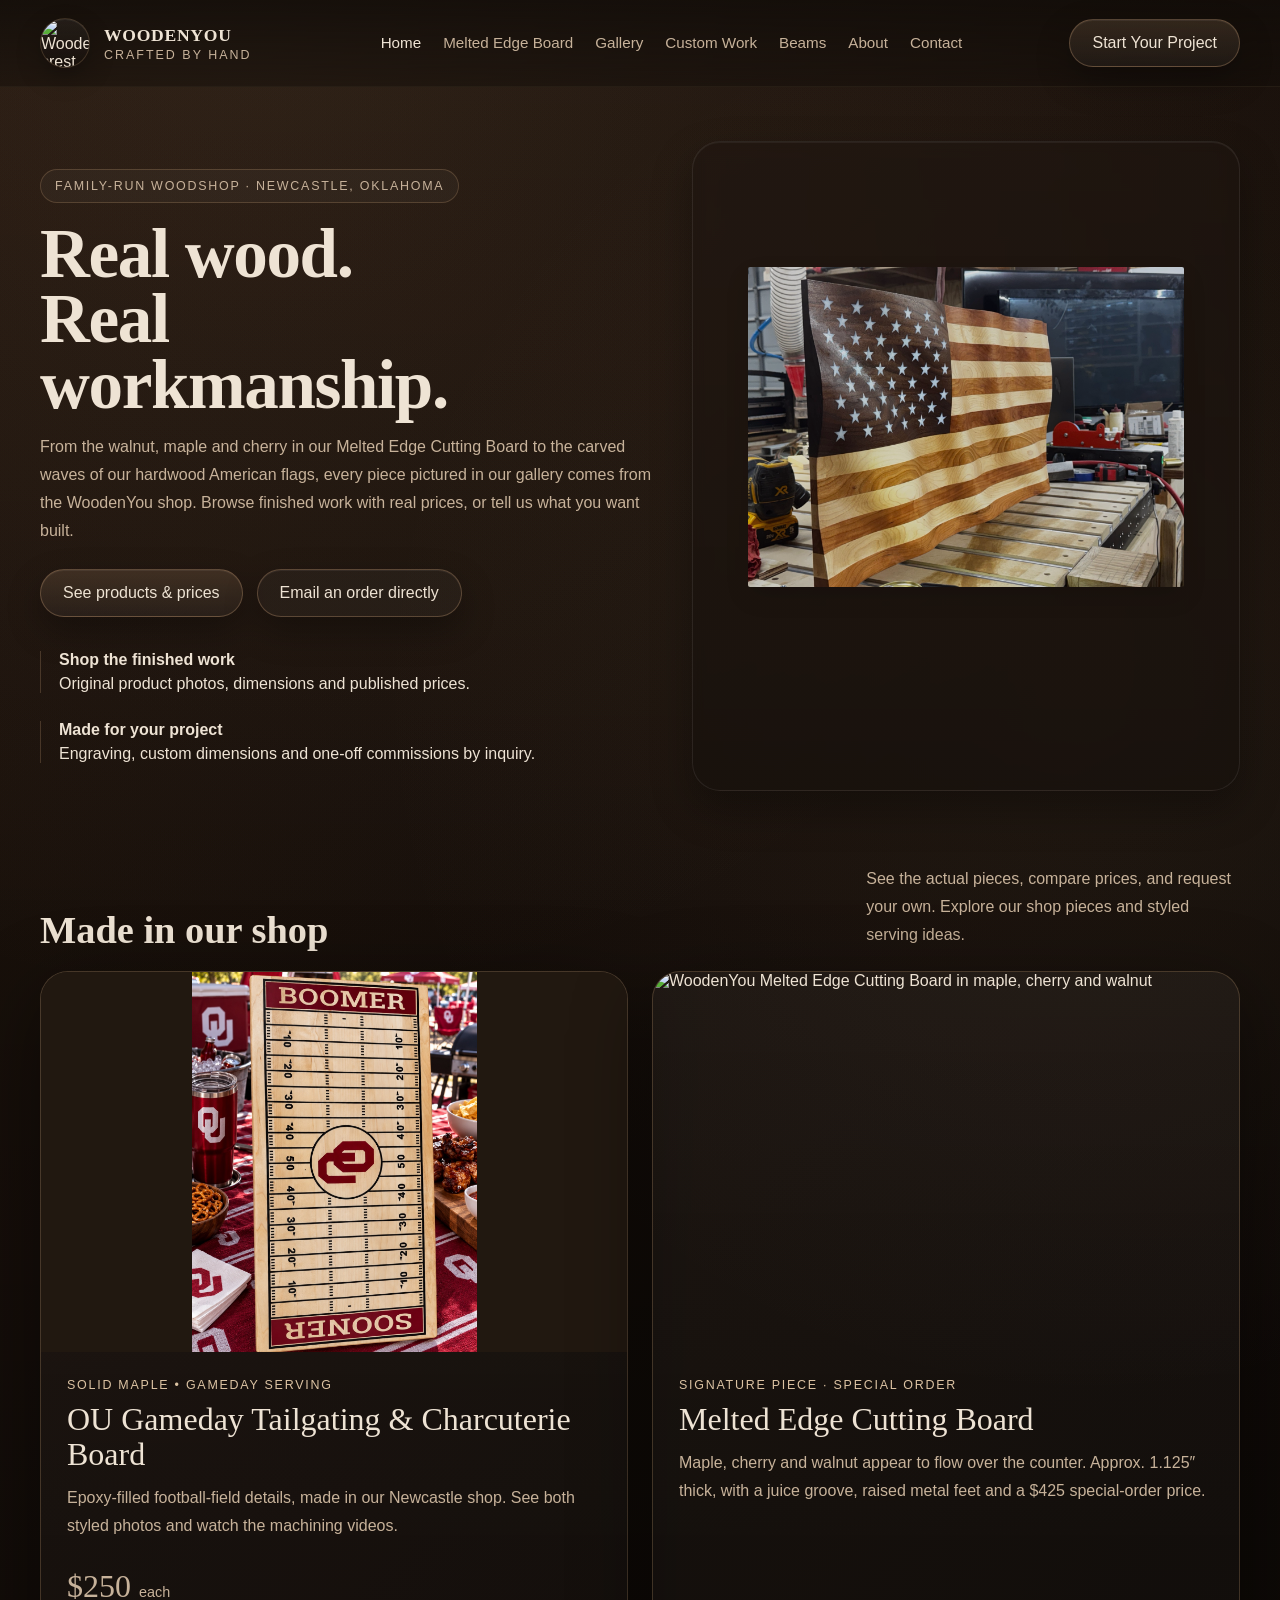
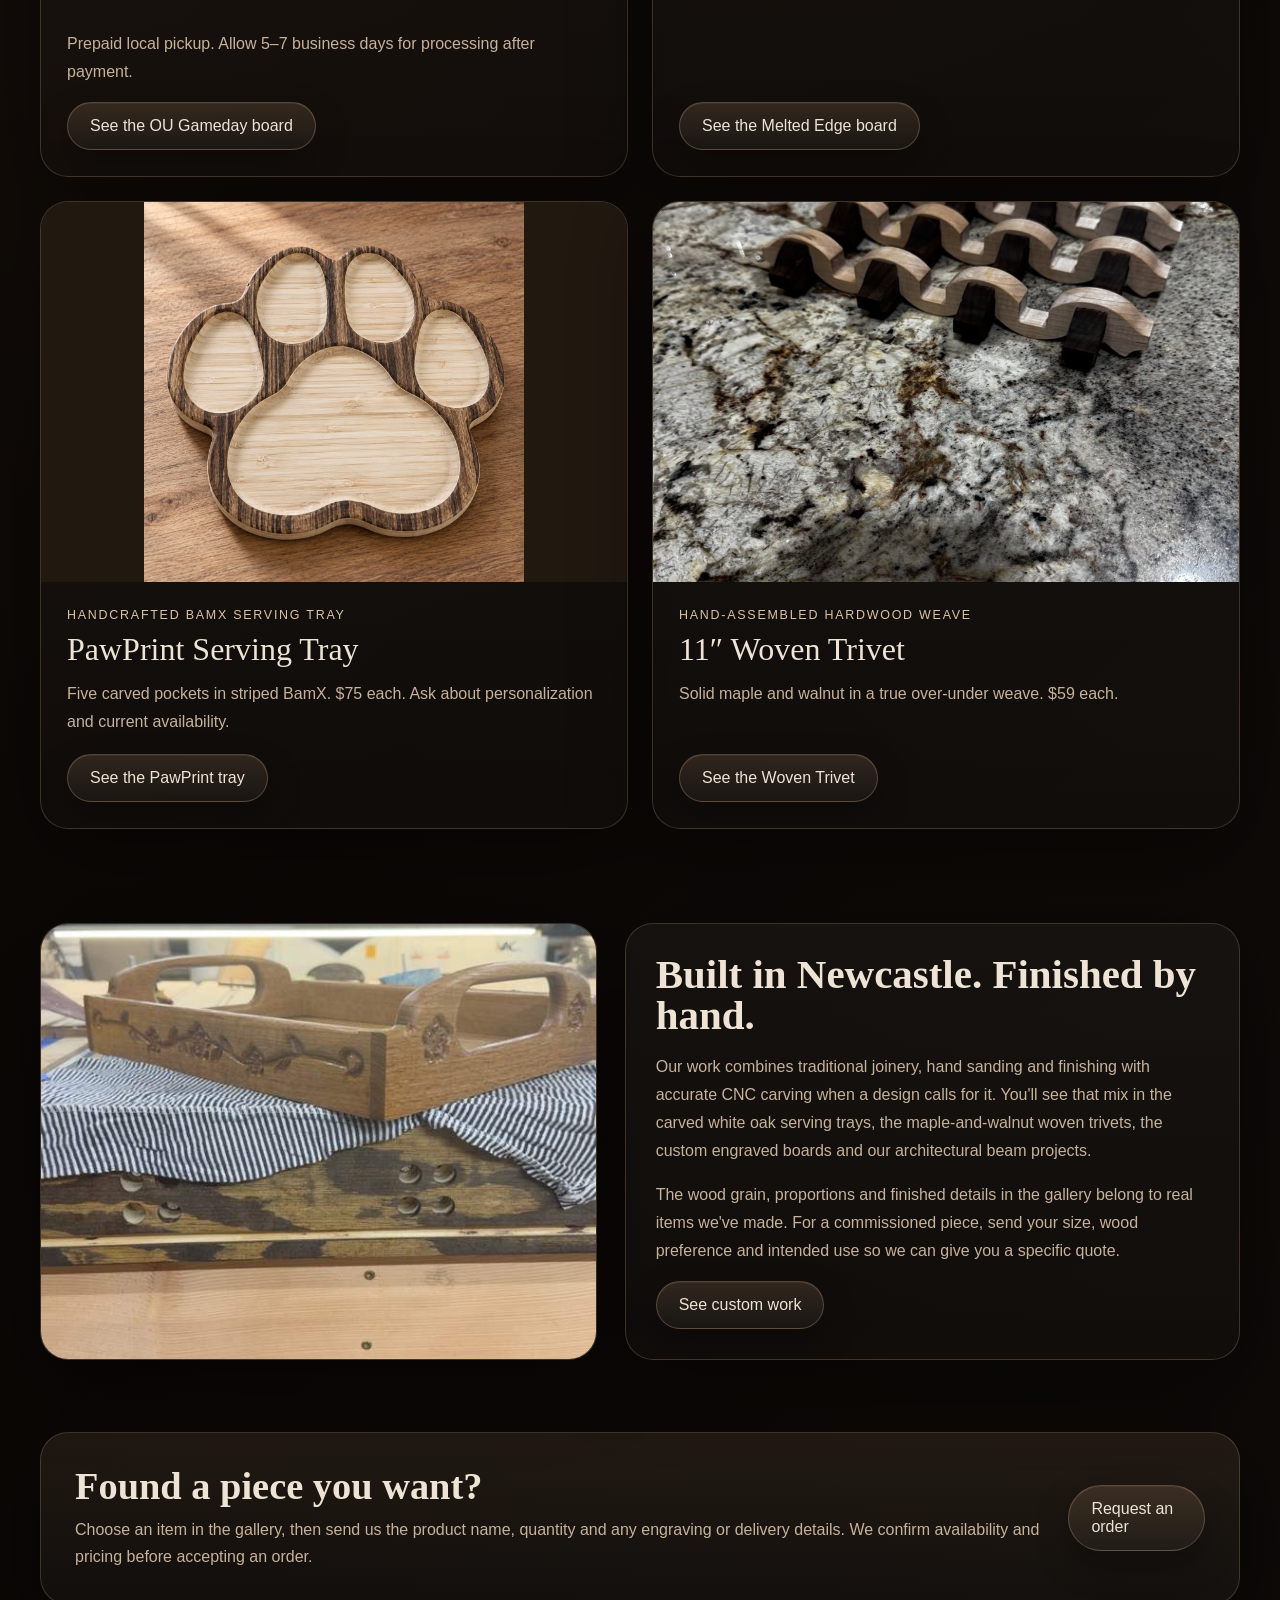
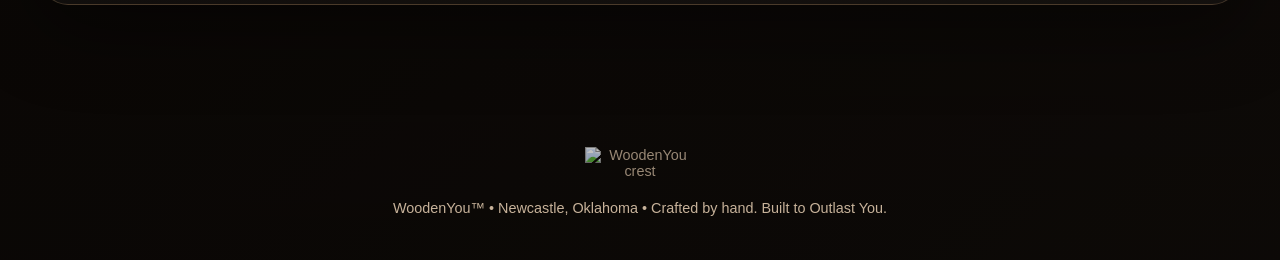
==== index.html @ 3761b39b "Publish OU Gameday board at $250 with approved photos and machining videos" ====
<!doctype html>
<html lang="en">
<head>
<meta charset="utf-8" />
<meta name="viewport" content="width=device-width, initial-scale=1" />
<title>WoodenYou | Handcrafted Hardwood Gifts &amp; Custom Woodworking in Oklahoma</title>
<meta name="description" content="Shop real WoodenYou hardwood cutting boards, serving trays, custom signs, engraved gifts and specialty woodworking. Handcrafted in Newcastle, Oklahoma. Browse prices and request an order." />
<link rel="stylesheet" href="assets/styles.css" />
</head>
<body>
<header><div class="container nav"><div class="brand"><div class="brand-badge"><img src="assets/crest.jpeg" alt="WoodenYou crest" /></div><div><h1>WOODENYOU</h1><p>Crafted by hand</p></div></div><nav><a href="index.html" style="color:#eee3d4">Home</a><a href="melted-edge.html">Melted Edge Board</a><a href="gallery.html">Gallery</a><a href="custom.html">Custom Work</a><a href="beams.html">Beams</a><a href="about.html">About</a><a href="contact.html">Contact</a></nav><a class="btn" href="contact.html">Start Your Project</a></div></header>
<main class="container">
<section class="hero"><div class="hero-grid"><div><div class="eyebrow">Family-run woodshop · Newcastle, Oklahoma</div><h2>Real wood. Real workmanship.</h2><p>From the walnut, maple and cherry in our Melted Edge Cutting Board to the carved waves of our hardwood American flags, every piece pictured in our gallery comes from the WoodenYou shop. Browse finished work with real prices, or tell us what you want built.</p><div class="cta-row"><a class="btn" href="gallery.html">See products &amp; prices</a><a class="btn secondary" href="mailto:woodenyoushop@gmail.com?subject=WoodenYou%20Order%20Inquiry&body=Product%20or%20project%3A%0AQuantity%3A%0APersonalization%3A%0AShipping%20ZIP%3A%0ADetails%3A">Email an order directly</a></div><div class="meta"><div class="meta-card"><strong>Shop the finished work</strong><span>Original product photos, dimensions and published prices.</span></div><div class="meta-card"><strong>Made for your project</strong><span>Engraving, custom dimensions and one-off commissions by inquiry.</span></div></div></div><div class="crest-panel"><div class="crest-bg"><img src="assets/products/legacy-wavy-flag-finished-main.jpg" alt="Actual WoodenYou handcrafted dimensional hardwood American flag" /></div></div></div></section>
<section class="home-products"><div class="section-head"><h3>Made in our shop</h3><p>See the actual pieces, compare prices, and request your own. Explore our shop pieces and styled serving ideas.</p></div><div class="featured-products"><article class="product featured-product" id="ou-gameday-board"><img class="product-photo" src="assets/products/ou-gameday-upright.jpeg" alt="WoodenYou OU Gameday Tailgating and Charcuterie Board" width="1086" height="1448" loading="lazy" style="object-fit:contain;object-position:center;background:#211810"><div class="copy"><div class="kicker">Solid maple • Gameday serving</div><h3>OU Gameday Tailgating &amp; Charcuterie Board</h3><p>Epoxy-filled football-field details, made in our Newcastle shop. See both styled photos and watch the machining videos.</p><p class="product-price">$250 <span>each</span></p><p>Prepaid local pickup. Allow 5–7 business days for processing after payment.</p><a class="btn" href="ou-gameday.html">See the OU Gameday board</a></div></article><article class="product featured-product"><img class="product-photo" src="https://static.metricool.com/planner/202609/6851372-file-10192611935544994193.jpeg" alt="WoodenYou Melted Edge Cutting Board in maple, cherry and walnut" width="1000" height="1333" loading="lazy" /><div class="copy"><div class="kicker">Signature piece · special order</div><h3>Melted Edge Cutting Board</h3><p>Maple, cherry and walnut appear to flow over the counter. Approx. 1.125″ thick, with a juice groove, raised metal feet and a $425 special-order price.</p><a class="btn" href="melted-edge.html">See the Melted Edge board</a></div></article><article class="product featured-product"><img class="product-photo" src="assets/products/pawprint-serving-tray-hero.webp" alt="Complete finished WoodenYou PawPrint Serving Tray, fully visible on a wood tabletop" width="1200" height="1200" loading="lazy" style="object-fit:contain;object-position:center;background:#211810" /><div class="copy"><div class="kicker">Handcrafted BamX serving tray</div><h3>PawPrint Serving Tray</h3><p>Five carved pockets in striped BamX. $75 each. Ask about personalization and current availability.</p><a class="btn" href="gallery.html#pawprint-serving-tray">See the PawPrint tray</a></div></article><article class="product featured-product"><img class="product-photo" src="assets/products/woven-trivet-maple-walnut.jpg" alt="Eleven-inch maple and walnut Woven Trivet" width="1000" height="1333" loading="lazy" /><div class="copy"><div class="kicker">Hand-assembled hardwood weave</div><h3>11″ Woven Trivet</h3><p>Solid maple and walnut in a true over-under weave. $59 each.</p><a class="btn" href="gallery.html#woven-trivet">See the Woven Trivet</a></div></article></div></section>
<section><div class="story-grid"><div class="shop-card"><div class="shop-image" style="background-image:url('assets/products/white-oak-tray.jpg')" role="img" aria-label="Actual WoodenYou carved white oak serving tray"></div></div><div class="text-card"><h3>Built in Newcastle. Finished by hand.</h3><p>Our work combines traditional joinery, hand sanding and finishing with accurate CNC carving when a design calls for it. You'll see that mix in the carved white oak serving trays, the maple-and-walnut woven trivets, the custom engraved boards and our architectural beam projects.</p><p>The wood grain, proportions and finished details in the gallery belong to real items we've made. For a commissioned piece, send your size, wood preference and intended use so we can give you a specific quote.</p><a class="btn" href="custom.html">See custom work</a></div></div><div class="final-cta"><div><h3>Found a piece you want?</h3><p>Choose an item in the gallery, then send us the product name, quantity and any engraving or delivery details. We confirm availability and pricing before accepting an order.</p></div><div><a class="btn" href="contact.html#project-form">Request an order</a></div></div></section>
</main>
<footer class="container footer-brand"><img src="assets/crest.jpeg" alt="WoodenYou crest"><p>WoodenYou™ • Newcastle, Oklahoma • Crafted by hand. Built to Outlast You.</p></footer>
</body>
</html>
---- assets/styles.css ----
:root {--bg:#120d09;--bg2:#1a120d;--walnut:#2a1b12;--walnut2:#3a2518;--bronze:#9c7651;--bronze-soft:#c29a72;--cream:#eee3d4;--muted:#c7b29a;--line:rgba(194,154,114,.26);--shadow:0 22px 80px rgba(0,0,0,.45);--radius:28px}*{box-sizing:border-box}html,body{margin:0;padding:0;background:radial-gradient(circle at 20% 0%,rgba(194,154,114,.10),transparent 28%),radial-gradient(circle at 85% 20%,rgba(194,154,114,.07),transparent 24%),linear-gradient(180deg,rgba(0,0,0,.10),rgba(0,0,0,.55)),linear-gradient(135deg,#24170f,#130d09 58%,#1b140f);color:var(--cream);font-family:Inter,Arial,Helvetica,sans-serif;scroll-behavior:smooth}body::before{content:"";position:fixed;inset:0;pointer-events:none;opacity:.22;background:repeating-linear-gradient(90deg,rgba(255,255,255,.018) 0 2px,transparent 2px 16px);mix-blend-mode:screen}img{max-width:100%;display:block}.container{width:min(1200px,calc(100% - 40px));margin:0 auto}header{position:sticky;top:0;z-index:50;backdrop-filter:blur(10px);background:linear-gradient(180deg,rgba(18,13,9,.85),rgba(18,13,9,.45));border-bottom:1px solid rgba(194,154,114,.10)}.nav{display:flex;align-items:center;justify-content:space-between;gap:24px;padding:18px 0}.brand{display:flex;align-items:center;gap:14px}.brand-badge{width:50px;height:50px;border-radius:50%;overflow:hidden;border:1px solid rgba(194,154,114,.24);box-shadow:inset 0 1px 0 rgba(255,255,255,.06),0 10px 24px rgba(0,0,0,.28);background:linear-gradient(180deg,rgba(255,255,255,.05),rgba(0,0,0,.20))}.brand-badge img{width:100%;height:100%;object-fit:cover}.brand h1{margin:0;font-family:Georgia,"Times New Roman",serif;font-weight:700;letter-spacing:.04em;font-size:1.1rem}.brand p{margin:2px 0 0;color:var(--muted);font-size:.78rem;letter-spacing:.16em;text-transform:uppercase}nav a{color:var(--muted);text-decoration:none;margin-left:22px;font-size:.95rem}.btn{display:inline-flex;align-items:center;justify-content:center;gap:10px;text-decoration:none;padding:14px 22px;border-radius:999px;color:var(--cream);border:1px solid rgba(194,154,114,.34);background:linear-gradient(180deg,rgba(194,154,114,.18),rgba(255,255,255,.04));box-shadow:inset 0 1px 0 rgba(255,255,255,.06),0 14px 34px rgba(0,0,0,.30);cursor:pointer}.btn.secondary{background:rgba(255,255,255,.03)}main section{padding:26px 0 68px}.hero{padding:54px 0 48px}.hero-grid{display:grid;grid-template-columns:1.06fr .94fr;gap:34px;align-items:center}.eyebrow{display:inline-block;padding:9px 14px;border-radius:999px;border:1px solid var(--line);color:var(--muted);background:rgba(255,255,255,.03);text-transform:uppercase;letter-spacing:.14em;font-size:.78rem}.hero h2,.page-hero h2,.section-head h3,.text-card h3,.final-cta h3,.card h3,.card h4{font-family:Georgia,"Times New Roman",serif}.hero h2{font-size:clamp(2.8rem,5.4vw,5.4rem);line-height:.95;margin:18px 0 14px;letter-spacing:-.02em;max-width:10ch}.hero p,.page-hero p,.copy p,.text-card p,.section-head p,.card p,.contact-list li,.upload-steps li,.locked-block p{color:var(--muted);line-height:1.75}.cta-row{display:flex;flex-wrap:wrap;gap:14px;margin-top:24px}.meta{display:flex;flex-wrap:wrap;gap:28px;margin-top:34px}.meta-card{border-left:1px solid var(--line);padding-left:18px}.meta-card strong{display:block;margin-bottom:6px}.crest-panel,.card,.product,.shop-card,.text-card,.final-cta,.contact-box{border-radius:var(--radius);border:1px solid var(--line);background:linear-gradient(180deg,rgba(255,255,255,.04),rgba(255,255,255,.02));box-shadow:var(--shadow)}.crest-panel{position:relative;min-height:650px;overflow:hidden;background:radial-gradient(circle at 50% 20%,rgba(194,154,114,.12),transparent 25%),linear-gradient(180deg,rgba(255,255,255,.04),rgba(0,0,0,.22)),linear-gradient(135deg,#322016,#1a120d 65%,#0e0907)}.crest-bg{position:absolute;inset:6% 10% 18% 10%;display:grid;place-items:center}.crest-bg img{max-width:100%;max-height:320px;object-fit:cover;opacity:.85;transition:opacity 1.2s ease}.floating-cards{position:absolute;left:24px;right:24px;bottom:-20px;display:grid;grid-template-columns:repeat(3,1fr);gap:14px;z-index:2}.float-card{border:none;border-radius:18px;padding:16px;background:transparent}.float-card h4{margin:0 0 8px;font-family:Georgia,"Times New Roman",serif;font-size:1rem}.float-card p{margin:0;color:var(--muted);font-size:.88rem;line-height:1.5}.section-head{display:flex;justify-content:space-between;align-items:end;gap:20px;margin-bottom:22px}.section-head h3{margin:0;font-size:clamp(2rem,3vw,3rem);line-height:1}.section-head p{max-width:52ch;margin:0}.products,.cards-3{display:grid;grid-template-columns:repeat(3,1fr);gap:22px}.cards-2{display:grid;grid-template-columns:repeat(2,1fr);gap:22px}.product{overflow:hidden}.thumb{height:360px;position:relative;overflow:hidden}.thumb.shelf{background-image:url('/assets/mantel-installed.jpg');background-size:cover;background-position:center;background-repeat:no-repeat}.thumb.cnc{background-image:url('/assets/Wooden%20You%20Legacy%20Series%20Group%20Shot.png');background-size:contain;background-position:center;background-repeat:no-repeat;background-color:rgba(0,0,0,.35);height:520px}.thumb.flag{background-image:url('/assets/custom-commission.jpg');background-size:cover;background-position:center;background-repeat:no-repeat}.thumb.shelf::before,.thumb.shelf::after,.thumb.cnc::before,.thumb.cnc::after,.thumb.flag::before,.thumb.flag::after{display:none;content:none}.thumb.waves::after{content:"";position:absolute;inset:22% 14%;border-radius:18px;background:repeating-linear-gradient(180deg,rgba(236,226,212,.10) 0 10px,transparent 10px 24px),linear-gradient(180deg,rgba(95,55,35,.95),rgba(50,28,18,.95));transform:skewY(-4deg)}.thumb.doors::after{content:"";position:absolute;inset:18% 18%;border:2px solid rgba(236,226,212,.35);box-shadow:inset 0 0 0 18px rgba(0,0,0,.14),inset 0 0 0 42px rgba(236,226,212,.04)}.thumb.custom::after{content:"";position:absolute;left:22%;right:22%;top:25%;bottom:25%;border-radius:50% 50% 44% 44%;border:2px solid rgba(236,226,212,.30)}.copy{padding:18px 18px 22px}.kicker{color:#dcc3a3;text-transform:uppercase;letter-spacing:.14em;font-size:.78rem}.copy h4{margin:8px 0 10px;font-family:Georgia,"Times New Roman",serif;font-size:1.28rem}.story-grid{display:grid;grid-template-columns:.95fr 1.05fr;gap:28px;align-items:stretch}.shop-card,.text-card{overflow:hidden}.shop-image{height:100%;min-height:360px;position:relative;background-image:url('/assets/The Iron Regent.png');background-size:cover;background-position:center;background-repeat:no-repeat}.text-card{padding:30px}.text-card h3{margin:0 0 16px;font-size:clamp(2rem,3.2vw,3rem);line-height:1.02}.locked-block{margin-top:18px;padding:20px;border-radius:22px;border:1px solid var(--line);background:rgba(255,255,255,.03)}.locked-block strong{display:block;margin-bottom:10px;color:var(--cream);font-size:1.18rem;font-family:Georgia,"Times New Roman",serif}.crest-story{display:grid;grid-template-columns:repeat(3,1fr);gap:16px;margin-top:18px}.pill{border:1px solid var(--line);border-radius:20px;padding:18px;background:rgba(255,255,255,.03)}.pill strong{display:block;margin-bottom:6px;font-family:Georgia,"Times New Roman",serif}.card{padding:26px}.card h3{margin:0 0 14px;font-size:1.8rem}.card h4{margin:0 0 10px;font-size:1.25rem}.page-hero{padding:58px 0 28px}.page-hero h2{margin:16px 0 10px;font-size:clamp(2.5rem,5vw,4.6rem);line-height:.96}.final-cta{margin:72px 0 34px;padding:34px;display:flex;justify-content:space-between;align-items:center;gap:22px;background:linear-gradient(180deg,rgba(194,154,114,.12),rgba(255,255,255,.03))}.final-cta h3{margin:0;font-size:clamp(2rem,3vw,3rem);line-height:1}.final-cta p{margin:10px 0 0;color:var(--muted);line-height:1.7}.contact-box{padding:28px}.contact-list{list-style:none;padding:0;margin:0}.contact-list li{margin-bottom:12px}.upload-steps li{margin-bottom:10px}.project-form{margin-top:24px}.form-grid{display:grid;grid-template-columns:repeat(2,minmax(0,1fr));gap:18px}.project-form label{display:flex;flex-direction:column;gap:8px;color:var(--cream);font-weight:600}.project-form input,.project-form select,.project-form textarea{width:100%;padding:13px 14px;border-radius:14px;border:1px solid var(--line);background:rgba(255,255,255,.04);color:var(--cream);font:inherit;outline:none}.project-form input::placeholder,.project-form textarea::placeholder{color:#a99580}.project-form select option{color:#1b140f;background:#eee3d4}.project-form textarea{resize:vertical;margin-top:2px}.project-form input:focus,.project-form select:focus,.project-form textarea:focus{border-color:var(--bronze-soft);box-shadow:0 0 0 3px rgba(194,154,114,.12)}.form-submit{margin-top:20px;border:none}#project-form{scroll-margin-top:120px}footer{padding:0 0 44px;color:var(--muted);font-size:.9rem}body{background:url('/assets/wood-bg.jpg');background-size:cover;background-position:center;background-attachment:fixed}body::before{content:"";position:fixed;inset:0;pointer-events:none;background:linear-gradient(rgba(18,14,10,.05),rgba(18,14,10,.08));z-index:0}.site-shell,main,header,.hero,section{position:relative;z-index:1}.crest-panel{background:linear-gradient(180deg,rgba(30,21,16,.54),rgba(22,16,12,.62));border:1px solid rgba(255,255,255,.08);box-shadow:0 18px 42px rgba(0,0,0,.30),inset 0 1px 0 rgba(255,255,255,.05);backdrop-filter:blur(6px)}.crest-panel img{display:block;width:100%;height:auto;filter:brightness(1.22) contrast(1.18) saturate(.96) sepia(.10) drop-shadow(0 10px 18px rgba(0,0,0,.18));box-shadow:0 10px 26px rgba(0,0,0,.18);border-radius:2px}.hero img{filter:none!important}.pill,.crest-story,.floating-cards,.float-card{display:none!important}.footer-brand{text-align:center;padding:40px 20px}.footer-brand img{width:110px;opacity:.75;display:block;margin:0 auto 18px}.footer-brand p{margin:0;line-height:1.6}@media(max-width:980px){.hero-grid,.products,.cards-2,.cards-3,.story-grid,.floating-cards,.form-grid{grid-template-columns:1fr}.nav{flex-direction:column;align-items:stretch}nav{display:flex;flex-wrap:wrap;gap:12px;justify-content:center}nav a{margin-left:0}.crest-panel{min-height:620px}.section-head,.final-cta{display:block}.section-head p,.final-cta>*+*{margin-top:16px}}@media(max-width:768px){.crest-panel{min-height:auto;padding:20px 20px 24px}.thumb.cnc{height:360px;background-size:contain}}
/* Current shop pieces */
.product-intro p{max-width:52ch}.current-products{padding-top:10px}.featured-products{display:grid;grid-template-columns:repeat(2,minmax(0,1fr));gap:24px}.featured-product{display:flex;flex-direction:column}.product-photo{width:100%;height:380px;object-fit:cover;object-position:center 53%}.featured-product .copy{padding:26px;display:flex;flex-direction:column;align-items:flex-start;flex:1}.featured-product h3{font:normal 2rem/1.1 Georgia,"Times New Roman",serif;margin:10px 0 12px}.featured-product .copy>p:first-of-type{margin:0 0 18px}.product-price{font:normal 2rem/1.1 Georgia,"Times New Roman",serif;color:var(--cream);margin:0}.product-price span{font:normal .9rem/1.4 Inter,Arial,sans-serif;color:var(--muted)}.product-note{color:var(--muted);margin:8px 0 20px}.featured-product .btn{margin-top:auto}.detail-photo{margin:24px 0 0;max-width:420px}.detail-photo img{width:100%;height:300px;object-fit:cover;object-position:center 42%;border-radius:18px;border:1px solid var(--line)}.detail-photo figcaption{color:var(--muted);font-size:.9rem;line-height:1.5;margin-top:10px}.home-products .section-head p{max-width:42ch}
@media(max-width:760px){.featured-products{grid-template-columns:1fr}.product-photo{height:320px}.featured-product h3{font-size:1.75rem}}


/* Mobile storefront: compact product cards, no stretched or cropped product photos.
   Desktop product styling is intentionally unchanged. */
@media (max-width:760px) {
  .home-products .featured-products,
  .current-products .featured-products {
    display:grid;
    grid-template-columns:minmax(0,1fr);
    gap:16px;
  }
  .home-products .featured-products > .featured-product,
  .current-products .featured-products > .featured-product {
    display:grid;
    grid-template-columns:minmax(0,43%) minmax(0,57%);
    align-items:stretch;
    overflow:hidden;
    border-radius:20px;
  }
  .home-products .featured-products > .featured-product > .product-photo,
  .current-products .featured-products > .featured-product > .product-photo {
    display:block;
    width:100%;
    height:100%;
    min-height:215px;
    max-height:310px;
    object-fit:contain;
    object-position:center;
    background:#211810;
  }
  .home-products .featured-products > .featured-product > .copy,
  .current-products .featured-products > .featured-product > .copy {
    padding:15px 14px 16px;
    min-width:0;
    justify-content:center;
  }
  .home-products .featured-product h3,
  .current-products .featured-products .featured-product h3 {
    font-size:clamp(1.03rem,4.3vw,1.36rem);
    line-height:1.15;
    margin:7px 0 9px;
  }
  .home-products .featured-product .kicker,
  .current-products .featured-products .featured-product .kicker {
    font-size:.63rem;
    letter-spacing:.07em;
    line-height:1.35;
  }
  .home-products .featured-product .copy > p:first-of-type,
  .current-products .featured-products .featured-product .copy > p:first-of-type {
    display:-webkit-box;
    -webkit-box-orient:vertical;
    -webkit-line-clamp:3;
    line-clamp:3;
    overflow:hidden;
    font-size:.82rem;
    line-height:1.43;
    margin:0 0 8px;
  }
  .current-products .featured-products .featured-product .product-price {
    font-size:1.45rem;
    line-height:1.1;
    margin:4px 0 8px;
  }
  .current-products .featured-products .featured-product .product-price span {
    font-size:.74rem;
  }
  .current-products .featured-products .featured-product .product-note {
    font-size:.75rem;
    line-height:1.35;
    margin:3px 0 8px;
  }
  .home-products .featured-product .btn,
  .current-products .featured-products .featured-product .btn {
    max-width:100%;
    padding:9px 10px;
    border-radius:12px;
    font-size:.78rem;
    text-align:center;
    line-height:1.35;
    margin-top:auto;
    white-space:normal;
  }
  /* Detail views for the white oak tray retain their full two-photo row. */
  .current-products .featured-products > .featured-product > div[style*="display:flex"] {
    grid-column:1/-1;
  }
  .current-products > .featured-product > .product-photo {
    height:auto;
    max-height:65vh;
    object-fit:contain;
    background:#211810;
  }
  .current-products .detail-photo img {
    height:auto;
    max-height:340px;
    object-fit:contain;
    background:#211810;
  }
}
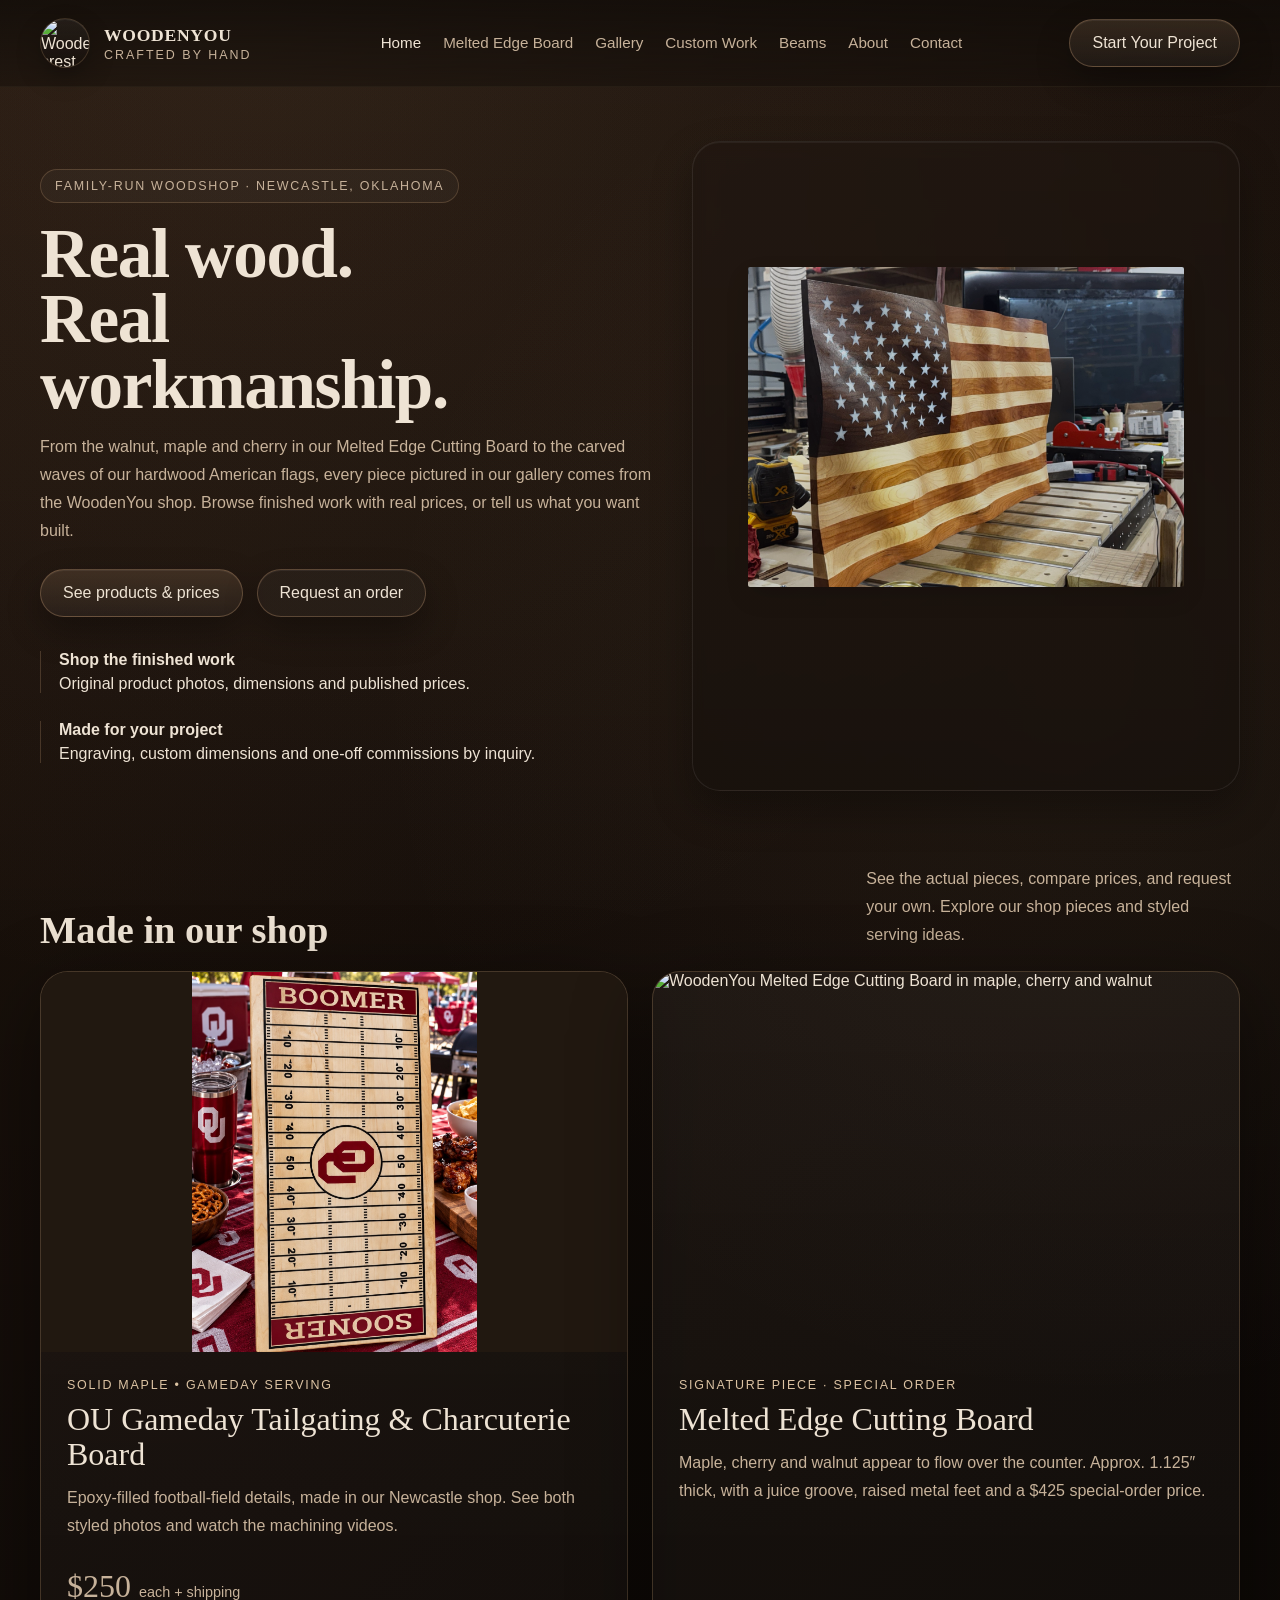
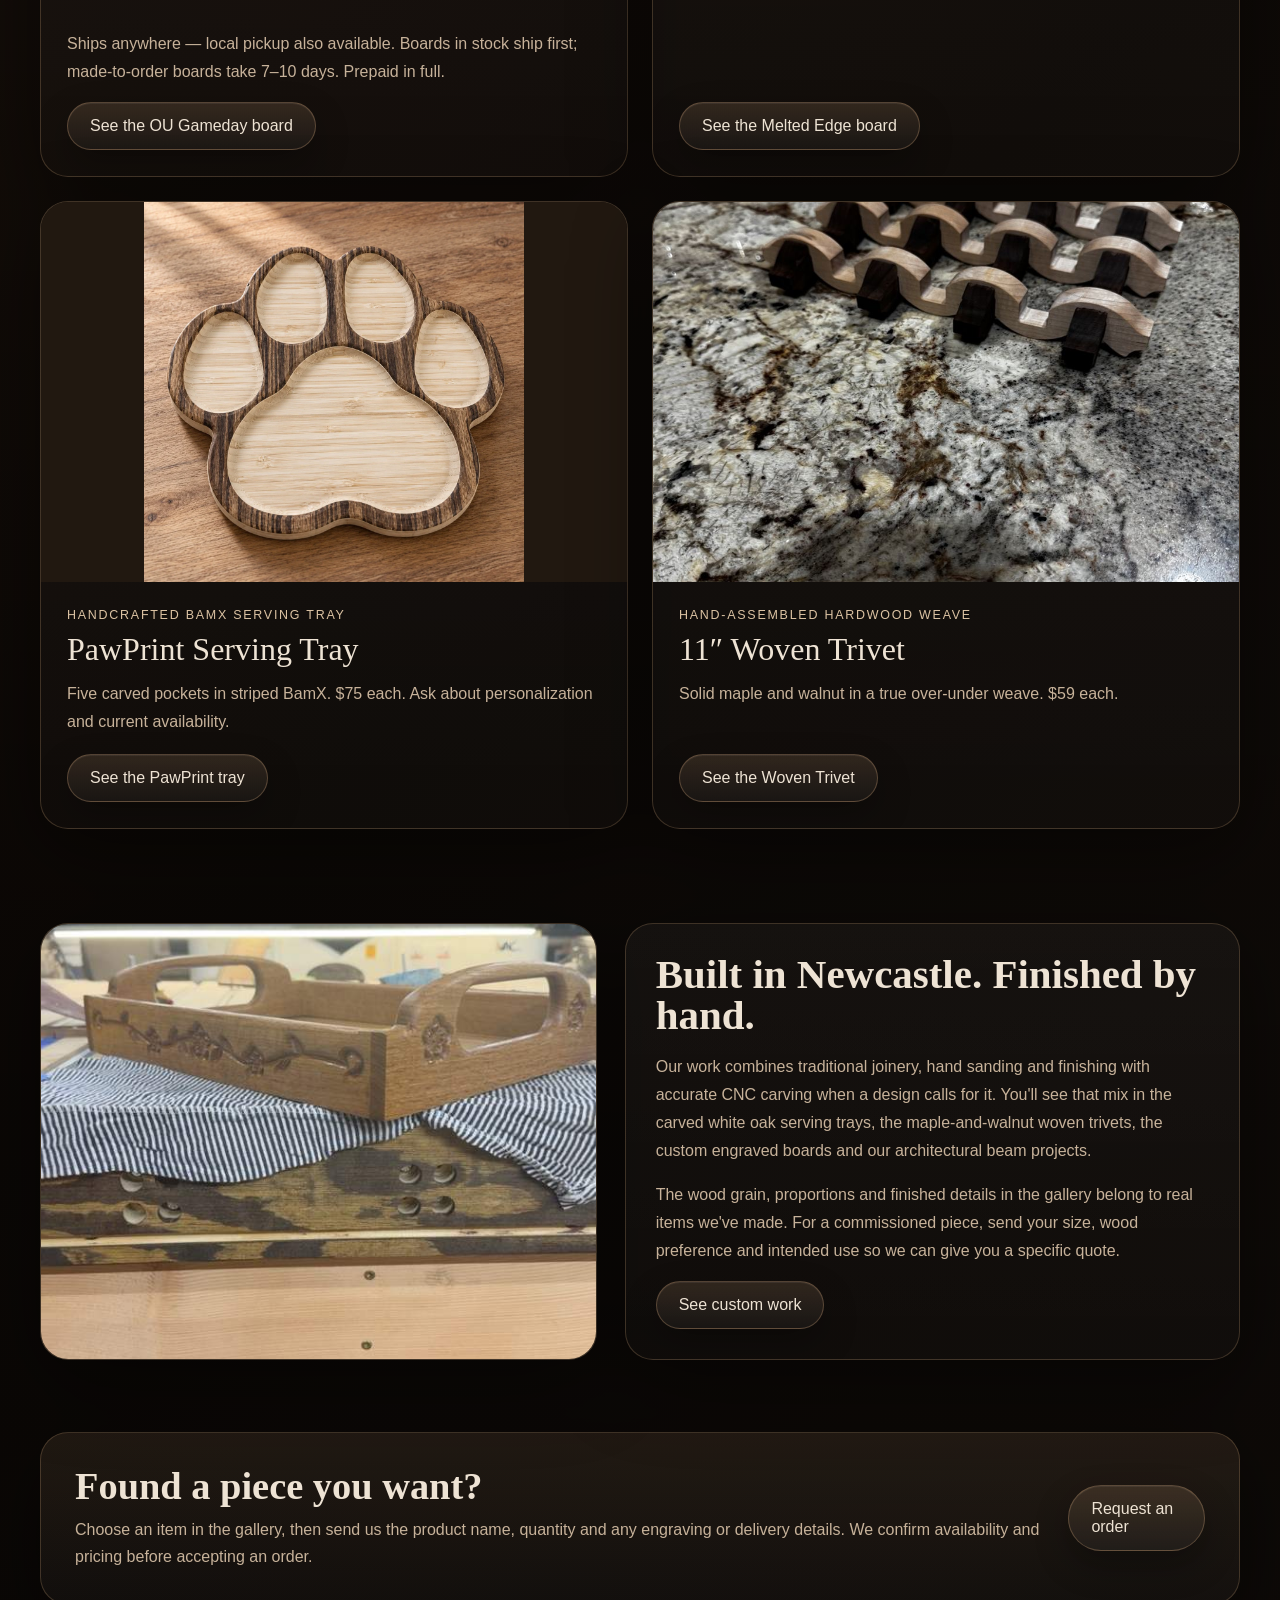
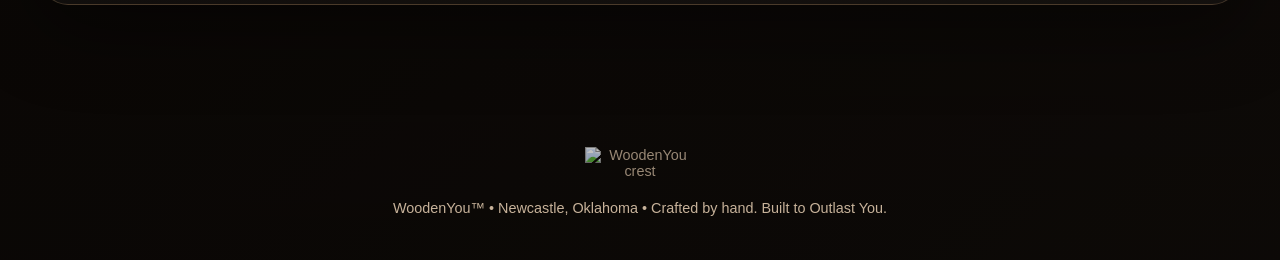
==== commit 221b6512: "Fix audit blockers: correct OU card terms on home/gallery, form-first contact page, repoint order ma" ====
--- a/index.html
+++ b/index.html
@@ -10,9 +10,9 @@
 <body>
 <header><div class="container nav"><div class="brand"><div class="brand-badge"><img src="assets/crest.jpeg" alt="WoodenYou crest" /></div><div><h1>WOODENYOU</h1><p>Crafted by hand</p></div></div><nav><a href="index.html" style="color:#eee3d4">Home</a><a href="melted-edge.html">Melted Edge Board</a><a href="gallery.html">Gallery</a><a href="custom.html">Custom Work</a><a href="beams.html">Beams</a><a href="about.html">About</a><a href="contact.html">Contact</a></nav><a class="btn" href="contact.html">Start Your Project</a></div></header>
 <main class="container">
-<section class="hero"><div class="hero-grid"><div><div class="eyebrow">Family-run woodshop · Newcastle, Oklahoma</div><h2>Real wood. Real workmanship.</h2><p>From the walnut, maple and cherry in our Melted Edge Cutting Board to the carved waves of our hardwood American flags, every piece pictured in our gallery comes from the WoodenYou shop. Browse finished work with real prices, or tell us what you want built.</p><div class="cta-row"><a class="btn" href="gallery.html">See products &amp; prices</a><a class="btn secondary" href="mailto:woodenyoushop@gmail.com?subject=WoodenYou%20Order%20Inquiry&body=Product%20or%20project%3A%0AQuantity%3A%0APersonalization%3A%0AShipping%20ZIP%3A%0ADetails%3A">Email an order directly</a></div><div class="meta"><div class="meta-card"><strong>Shop the finished work</strong><span>Original product photos, dimensions and published prices.</span></div><div class="meta-card"><strong>Made for your project</strong><span>Engraving, custom dimensions and one-off commissions by inquiry.</span></div></div></div><div class="crest-panel"><div class="crest-bg"><img src="assets/products/legacy-wavy-flag-finished-main.jpg" alt="Actual WoodenYou handcrafted dimensional hardwood American flag" /></div></div></div></section>
-<section class="home-products"><div class="section-head"><h3>Made in our shop</h3><p>See the actual pieces, compare prices, and request your own. Explore our shop pieces and styled serving ideas.</p></div><div class="featured-products"><article class="product featured-product" id="ou-gameday-board"><img class="product-photo" src="assets/products/ou-gameday-upright.jpeg" alt="WoodenYou OU Gameday Tailgating and Charcuterie Board" width="1086" height="1448" loading="lazy" style="object-fit:contain;object-position:center;background:#211810"><div class="copy"><div class="kicker">Solid maple • Gameday serving</div><h3>OU Gameday Tailgating &amp; Charcuterie Board</h3><p>Epoxy-filled football-field details, made in our Newcastle shop. See both styled photos and watch the machining videos.</p><p class="product-price">$250 <span>each</span></p><p>Prepaid local pickup. Allow 5–7 business days for processing after payment.</p><a class="btn" href="ou-gameday.html">See the OU Gameday board</a></div></article><article class="product featured-product"><img class="product-photo" src="https://static.metricool.com/planner/202609/6851372-file-10192611935544994193.jpeg" alt="WoodenYou Melted Edge Cutting Board in maple, cherry and walnut" width="1000" height="1333" loading="lazy" /><div class="copy"><div class="kicker">Signature piece · special order</div><h3>Melted Edge Cutting Board</h3><p>Maple, cherry and walnut appear to flow over the counter. Approx. 1.125″ thick, with a juice groove, raised metal feet and a $425 special-order price.</p><a class="btn" href="melted-edge.html">See the Melted Edge board</a></div></article><article class="product featured-product"><img class="product-photo" src="assets/products/pawprint-serving-tray-hero.webp" alt="Complete finished WoodenYou PawPrint Serving Tray, fully visible on a wood tabletop" width="1200" height="1200" loading="lazy" style="object-fit:contain;object-position:center;background:#211810" /><div class="copy"><div class="kicker">Handcrafted BamX serving tray</div><h3>PawPrint Serving Tray</h3><p>Five carved pockets in striped BamX. $75 each. Ask about personalization and current availability.</p><a class="btn" href="gallery.html#pawprint-serving-tray">See the PawPrint tray</a></div></article><article class="product featured-product"><img class="product-photo" src="assets/products/woven-trivet-maple-walnut.jpg" alt="Eleven-inch maple and walnut Woven Trivet" width="1000" height="1333" loading="lazy" /><div class="copy"><div class="kicker">Hand-assembled hardwood weave</div><h3>11″ Woven Trivet</h3><p>Solid maple and walnut in a true over-under weave. $59 each.</p><a class="btn" href="gallery.html#woven-trivet">See the Woven Trivet</a></div></article></div></section>
-<section><div class="story-grid"><div class="shop-card"><div class="shop-image" style="background-image:url('assets/products/white-oak-tray.jpg')" role="img" aria-label="Actual WoodenYou carved white oak serving tray"></div></div><div class="text-card"><h3>Built in Newcastle. Finished by hand.</h3><p>Our work combines traditional joinery, hand sanding and finishing with accurate CNC carving when a design calls for it. You'll see that mix in the carved white oak serving trays, the maple-and-walnut woven trivets, the custom engraved boards and our architectural beam projects.</p><p>The wood grain, proportions and finished details in the gallery belong to real items we've made. For a commissioned piece, send your size, wood preference and intended use so we can give you a specific quote.</p><a class="btn" href="custom.html">See custom work</a></div></div><div class="final-cta"><div><h3>Found a piece you want?</h3><p>Choose an item in the gallery, then send us the product name, quantity and any engraving or delivery details. We confirm availability and pricing before accepting an order.</p></div><div><a class="btn" href="contact.html#project-form">Request an order</a></div></div></section>
+<section class="hero"><div class="hero-grid"><div><div class="eyebrow">Family-run woodshop · Newcastle, Oklahoma</div><h2>Real wood. Real workmanship.</h2><p>From the walnut, maple and cherry in our Melted Edge Cutting Board to the carved waves of our hardwood American flags, every piece pictured in our gallery comes from the WoodenYou shop. Browse finished work with real prices, or tell us what you want built.</p><div class="cta-row"><a class="btn" href="gallery.html">See products &amp; prices</a><a class="btn secondary" href="https://docs.google.com/forms/d/e/1FAIpQLSeKFMD8Wv_XsQjzaNrcRoK3pjtRhzxyGDE4QgwbvUDY-p5bzA/viewform">Request an order</a></div><div class="meta"><div class="meta-card"><strong>Shop the finished work</strong><span>Original product photos, dimensions and published prices.</span></div><div class="meta-card"><strong>Made for your project</strong><span>Engraving, custom dimensions and one-off commissions by inquiry.</span></div></div></div><div class="crest-panel"><div class="crest-bg"><img src="assets/products/legacy-wavy-flag-finished-main.jpg" alt="Actual WoodenYou handcrafted dimensional hardwood American flag" /></div></div></div></section>
+<section class="home-products"><div class="section-head"><h3>Made in our shop</h3><p>See the actual pieces, compare prices, and request your own. Explore our shop pieces and styled serving ideas.</p></div><div class="featured-products"><article class="product featured-product" id="ou-gameday-board"><img class="product-photo" src="assets/products/ou-gameday-upright.jpeg" alt="WoodenYou OU Gameday Tailgating and Charcuterie Board" width="1086" height="1448" loading="lazy" style="object-fit:contain;object-position:center;background:#211810"><div class="copy"><div class="kicker">Solid maple • Gameday serving</div><h3>OU Gameday Tailgating &amp; Charcuterie Board</h3><p>Epoxy-filled football-field details, made in our Newcastle shop. See both styled photos and watch the machining videos.</p><p class="product-price">$250 <span>each + shipping</span></p><p>Ships anywhere — local pickup also available. Boards in stock ship first; made-to-order boards take 7–10 days. Prepaid in full.</p><a class="btn" href="ou-gameday.html">See the OU Gameday board</a></div></article><article class="product featured-product"><img class="product-photo" src="https://static.metricool.com/planner/202609/6851372-file-10192611935544994193.jpeg" alt="WoodenYou Melted Edge Cutting Board in maple, cherry and walnut" width="1000" height="1333" loading="lazy" /><div class="copy"><div class="kicker">Signature piece · special order</div><h3>Melted Edge Cutting Board</h3><p>Maple, cherry and walnut appear to flow over the counter. Approx. 1.125″ thick, with a juice groove, raised metal feet and a $425 special-order price.</p><a class="btn" href="melted-edge.html">See the Melted Edge board</a></div></article><article class="product featured-product"><img class="product-photo" src="assets/products/pawprint-serving-tray-hero.webp" alt="Complete finished WoodenYou PawPrint Serving Tray, fully visible on a wood tabletop" width="1200" height="1200" loading="lazy" style="object-fit:contain;object-position:center;background:#211810" /><div class="copy"><div class="kicker">Handcrafted BamX serving tray</div><h3>PawPrint Serving Tray</h3><p>Five carved pockets in striped BamX. $75 each. Ask about personalization and current availability.</p><a class="btn" href="gallery.html#pawprint-serving-tray">See the PawPrint tray</a></div></article><article class="product featured-product"><img class="product-photo" src="assets/products/woven-trivet-maple-walnut.jpg" alt="Eleven-inch maple and walnut Woven Trivet" width="1000" height="1333" loading="lazy" /><div class="copy"><div class="kicker">Hand-assembled hardwood weave</div><h3>11″ Woven Trivet</h3><p>Solid maple and walnut in a true over-under weave. $59 each.</p><a class="btn" href="gallery.html#woven-trivet">See the Woven Trivet</a></div></article></div></section>
+<section><div class="story-grid"><div class="shop-card"><div class="shop-image" style="background-image:url('assets/products/white-oak-tray.jpg')" role="img" aria-label="Actual WoodenYou carved white oak serving tray"></div></div><div class="text-card"><h3>Built in Newcastle. Finished by hand.</h3><p>Our work combines traditional joinery, hand sanding and finishing with accurate CNC carving when a design calls for it. You'll see that mix in the carved white oak serving trays, the maple-and-walnut woven trivets, the custom engraved boards and our architectural beam projects.</p><p>The wood grain, proportions and finished details in the gallery belong to real items we've made. For a commissioned piece, send your size, wood preference and intended use so we can give you a specific quote.</p><a class="btn" href="custom.html">See custom work</a></div></div><div class="final-cta"><div><h3>Found a piece you want?</h3><p>Choose an item in the gallery, then send us the product name, quantity and any engraving or delivery details. We confirm availability and pricing before accepting an order.</p></div><div><a class="btn" href="https://docs.google.com/forms/d/e/1FAIpQLSeKFMD8Wv_XsQjzaNrcRoK3pjtRhzxyGDE4QgwbvUDY-p5bzA/viewform">Request an order</a></div></div></section>
 </main>
 <footer class="container footer-brand"><img src="assets/crest.jpeg" alt="WoodenYou crest"><p>WoodenYou™ • Newcastle, Oklahoma • Crafted by hand. Built to Outlast You.</p></footer>
 </body>
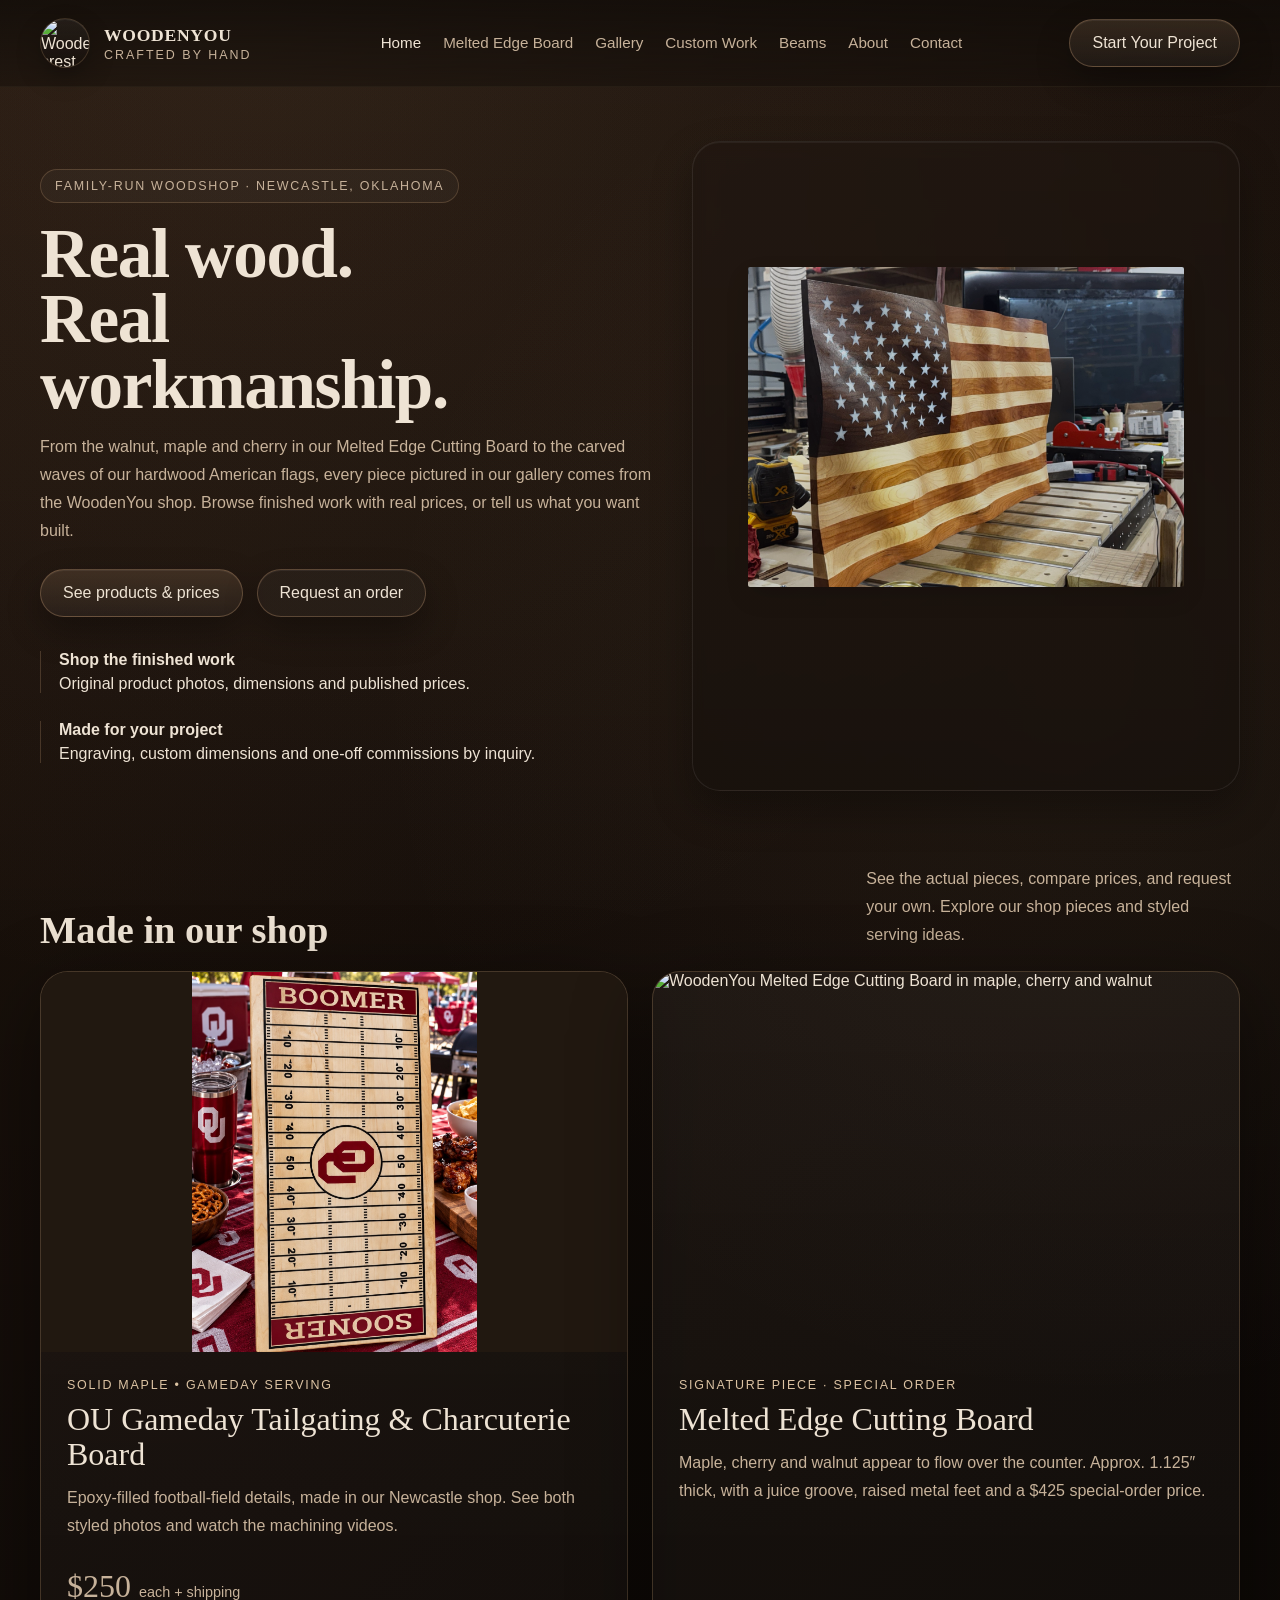
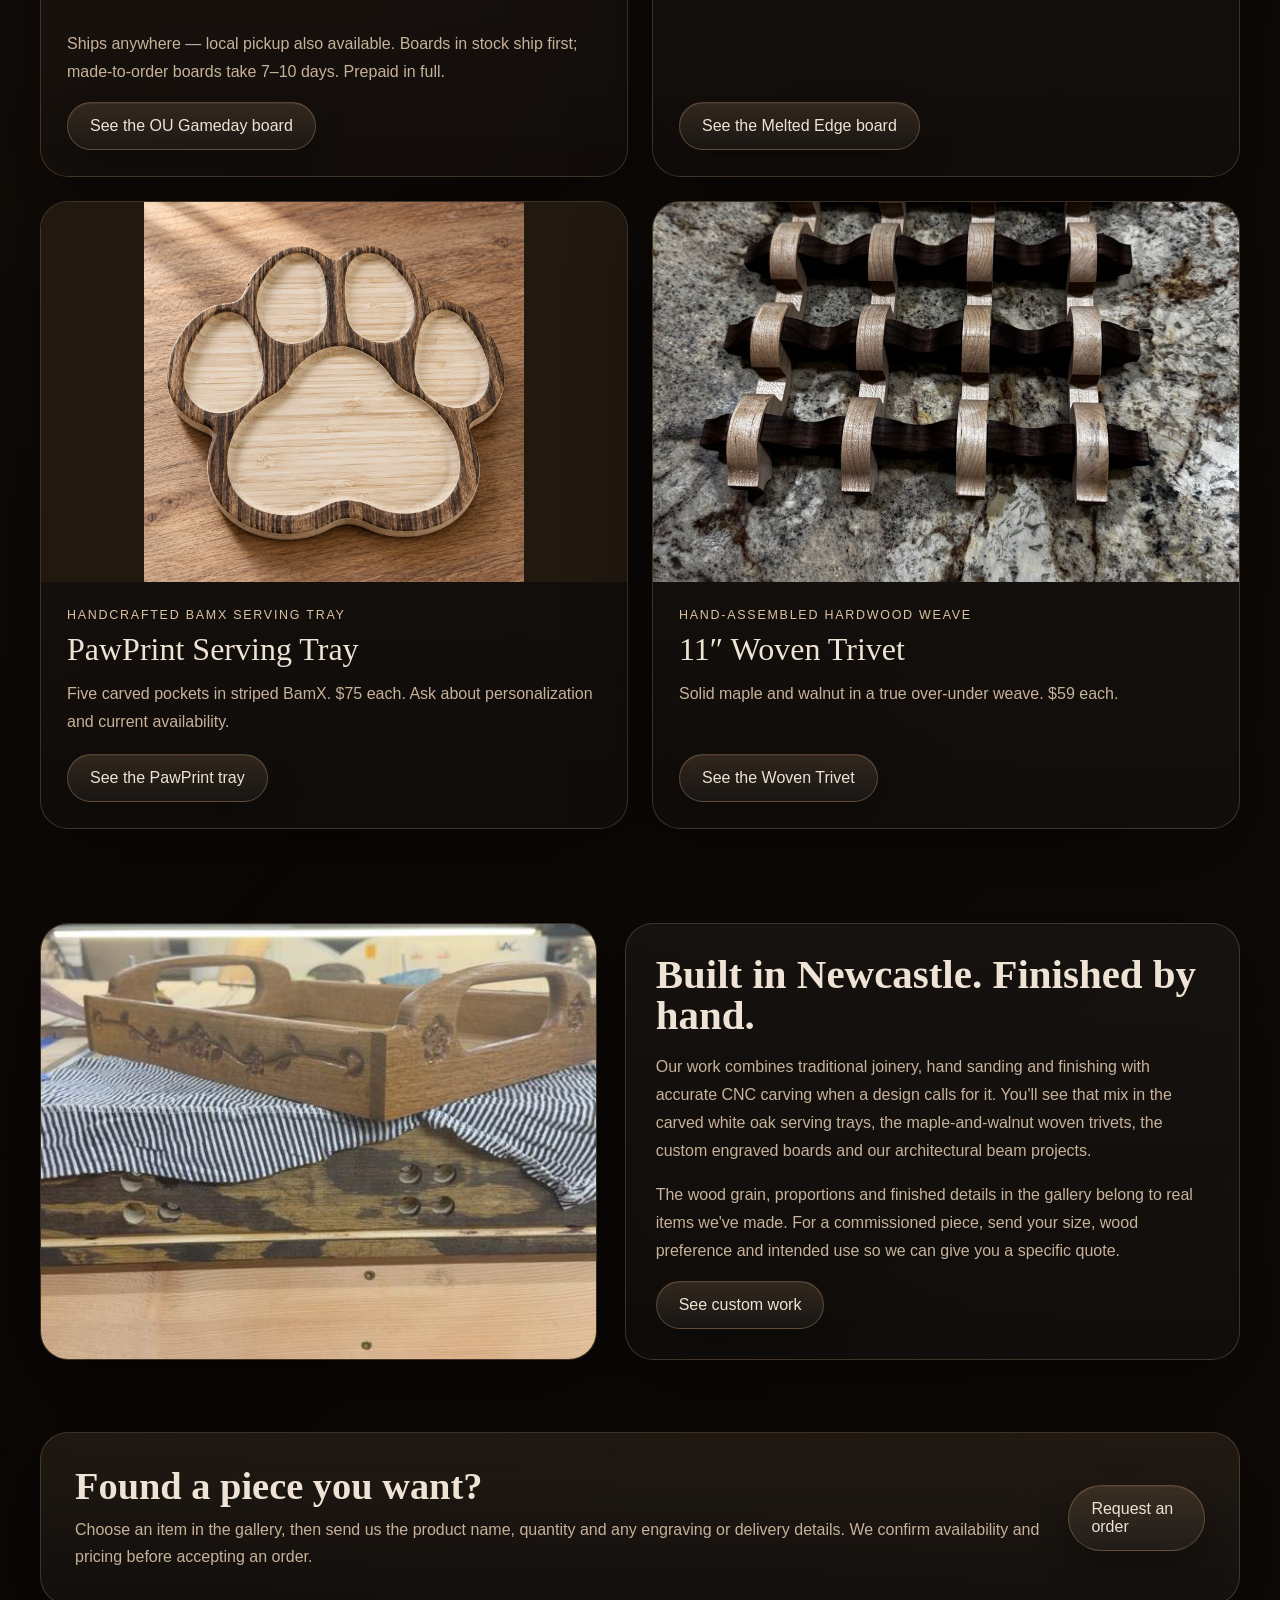
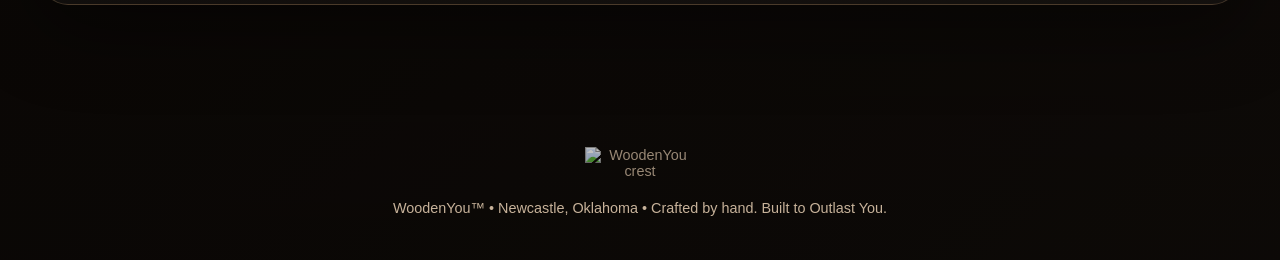
==== commit 1b18a8e8: "Trivet hero swap: overhead weave shot becomes the 11-inch Woven Trivet hero on gallery and home; pre" ====
--- a/index.html
+++ b/index.html
@@ -11,7 +11,7 @@
 <header><div class="container nav"><div class="brand"><div class="brand-badge"><img src="assets/crest.jpeg" alt="WoodenYou crest" /></div><div><h1>WOODENYOU</h1><p>Crafted by hand</p></div></div><nav><a href="index.html" style="color:#eee3d4">Home</a><a href="melted-edge.html">Melted Edge Board</a><a href="gallery.html">Gallery</a><a href="custom.html">Custom Work</a><a href="beams.html">Beams</a><a href="about.html">About</a><a href="contact.html">Contact</a></nav><a class="btn" href="contact.html">Start Your Project</a></div></header>
 <main class="container">
 <section class="hero"><div class="hero-grid"><div><div class="eyebrow">Family-run woodshop · Newcastle, Oklahoma</div><h2>Real wood. Real workmanship.</h2><p>From the walnut, maple and cherry in our Melted Edge Cutting Board to the carved waves of our hardwood American flags, every piece pictured in our gallery comes from the WoodenYou shop. Browse finished work with real prices, or tell us what you want built.</p><div class="cta-row"><a class="btn" href="gallery.html">See products &amp; prices</a><a class="btn secondary" href="https://docs.google.com/forms/d/e/1FAIpQLSeKFMD8Wv_XsQjzaNrcRoK3pjtRhzxyGDE4QgwbvUDY-p5bzA/viewform">Request an order</a></div><div class="meta"><div class="meta-card"><strong>Shop the finished work</strong><span>Original product photos, dimensions and published prices.</span></div><div class="meta-card"><strong>Made for your project</strong><span>Engraving, custom dimensions and one-off commissions by inquiry.</span></div></div></div><div class="crest-panel"><div class="crest-bg"><img src="assets/products/legacy-wavy-flag-finished-main.jpg" alt="Actual WoodenYou handcrafted dimensional hardwood American flag" /></div></div></div></section>
-<section class="home-products"><div class="section-head"><h3>Made in our shop</h3><p>See the actual pieces, compare prices, and request your own. Explore our shop pieces and styled serving ideas.</p></div><div class="featured-products"><article class="product featured-product" id="ou-gameday-board"><img class="product-photo" src="assets/products/ou-gameday-upright.jpeg" alt="WoodenYou OU Gameday Tailgating and Charcuterie Board" width="1086" height="1448" loading="lazy" style="object-fit:contain;object-position:center;background:#211810"><div class="copy"><div class="kicker">Solid maple • Gameday serving</div><h3>OU Gameday Tailgating &amp; Charcuterie Board</h3><p>Epoxy-filled football-field details, made in our Newcastle shop. See both styled photos and watch the machining videos.</p><p class="product-price">$250 <span>each + shipping</span></p><p>Ships anywhere — local pickup also available. Boards in stock ship first; made-to-order boards take 7–10 days. Prepaid in full.</p><a class="btn" href="ou-gameday.html">See the OU Gameday board</a></div></article><article class="product featured-product"><img class="product-photo" src="https://static.metricool.com/planner/202609/6851372-file-10192611935544994193.jpeg" alt="WoodenYou Melted Edge Cutting Board in maple, cherry and walnut" width="1000" height="1333" loading="lazy" /><div class="copy"><div class="kicker">Signature piece · special order</div><h3>Melted Edge Cutting Board</h3><p>Maple, cherry and walnut appear to flow over the counter. Approx. 1.125″ thick, with a juice groove, raised metal feet and a $425 special-order price.</p><a class="btn" href="melted-edge.html">See the Melted Edge board</a></div></article><article class="product featured-product"><img class="product-photo" src="assets/products/pawprint-serving-tray-hero.webp" alt="Complete finished WoodenYou PawPrint Serving Tray, fully visible on a wood tabletop" width="1200" height="1200" loading="lazy" style="object-fit:contain;object-position:center;background:#211810" /><div class="copy"><div class="kicker">Handcrafted BamX serving tray</div><h3>PawPrint Serving Tray</h3><p>Five carved pockets in striped BamX. $75 each. Ask about personalization and current availability.</p><a class="btn" href="gallery.html#pawprint-serving-tray">See the PawPrint tray</a></div></article><article class="product featured-product"><img class="product-photo" src="assets/products/woven-trivet-maple-walnut.jpg" alt="Eleven-inch maple and walnut Woven Trivet" width="1000" height="1333" loading="lazy" /><div class="copy"><div class="kicker">Hand-assembled hardwood weave</div><h3>11″ Woven Trivet</h3><p>Solid maple and walnut in a true over-under weave. $59 each.</p><a class="btn" href="gallery.html#woven-trivet">See the Woven Trivet</a></div></article></div></section>
+<section class="home-products"><div class="section-head"><h3>Made in our shop</h3><p>See the actual pieces, compare prices, and request your own. Explore our shop pieces and styled serving ideas.</p></div><div class="featured-products"><article class="product featured-product" id="ou-gameday-board"><img class="product-photo" src="assets/products/ou-gameday-upright.jpeg" alt="WoodenYou OU Gameday Tailgating and Charcuterie Board" width="1086" height="1448" loading="lazy" style="object-fit:contain;object-position:center;background:#211810"><div class="copy"><div class="kicker">Solid maple • Gameday serving</div><h3>OU Gameday Tailgating &amp; Charcuterie Board</h3><p>Epoxy-filled football-field details, made in our Newcastle shop. See both styled photos and watch the machining videos.</p><p class="product-price">$250 <span>each + shipping</span></p><p>Ships anywhere — local pickup also available. Boards in stock ship first; made-to-order boards take 7–10 days. Prepaid in full.</p><a class="btn" href="ou-gameday.html">See the OU Gameday board</a></div></article><article class="product featured-product"><img class="product-photo" src="https://static.metricool.com/planner/202609/6851372-file-10192611935544994193.jpeg" alt="WoodenYou Melted Edge Cutting Board in maple, cherry and walnut" width="1000" height="1333" loading="lazy" /><div class="copy"><div class="kicker">Signature piece · special order</div><h3>Melted Edge Cutting Board</h3><p>Maple, cherry and walnut appear to flow over the counter. Approx. 1.125″ thick, with a juice groove, raised metal feet and a $425 special-order price.</p><a class="btn" href="melted-edge.html">See the Melted Edge board</a></div></article><article class="product featured-product"><img class="product-photo" src="assets/products/pawprint-serving-tray-hero.webp" alt="Complete finished WoodenYou PawPrint Serving Tray, fully visible on a wood tabletop" width="1200" height="1200" loading="lazy" style="object-fit:contain;object-position:center;background:#211810" /><div class="copy"><div class="kicker">Handcrafted BamX serving tray</div><h3>PawPrint Serving Tray</h3><p>Five carved pockets in striped BamX. $75 each. Ask about personalization and current availability.</p><a class="btn" href="gallery.html#pawprint-serving-tray">See the PawPrint tray</a></div></article><article class="product featured-product"><img class="product-photo" src="assets/products/woven-trivet-overhead.jpg" alt="Eleven-inch maple and walnut Woven Trivet, overhead view" width="1000" height="1333" loading="lazy" /><div class="copy"><div class="kicker">Hand-assembled hardwood weave</div><h3>11″ Woven Trivet</h3><p>Solid maple and walnut in a true over-under weave. $59 each.</p><a class="btn" href="gallery.html#woven-trivet">See the Woven Trivet</a></div></article></div></section>
 <section><div class="story-grid"><div class="shop-card"><div class="shop-image" style="background-image:url('assets/products/white-oak-tray.jpg')" role="img" aria-label="Actual WoodenYou carved white oak serving tray"></div></div><div class="text-card"><h3>Built in Newcastle. Finished by hand.</h3><p>Our work combines traditional joinery, hand sanding and finishing with accurate CNC carving when a design calls for it. You'll see that mix in the carved white oak serving trays, the maple-and-walnut woven trivets, the custom engraved boards and our architectural beam projects.</p><p>The wood grain, proportions and finished details in the gallery belong to real items we've made. For a commissioned piece, send your size, wood preference and intended use so we can give you a specific quote.</p><a class="btn" href="custom.html">See custom work</a></div></div><div class="final-cta"><div><h3>Found a piece you want?</h3><p>Choose an item in the gallery, then send us the product name, quantity and any engraving or delivery details. We confirm availability and pricing before accepting an order.</p></div><div><a class="btn" href="https://docs.google.com/forms/d/e/1FAIpQLSeKFMD8Wv_XsQjzaNrcRoK3pjtRhzxyGDE4QgwbvUDY-p5bzA/viewform">Request an order</a></div></div></section>
 </main>
 <footer class="container footer-brand"><img src="assets/crest.jpeg" alt="WoodenYou crest"><p>WoodenYou™ • Newcastle, Oklahoma • Crafted by hand. Built to Outlast You.</p></footer>
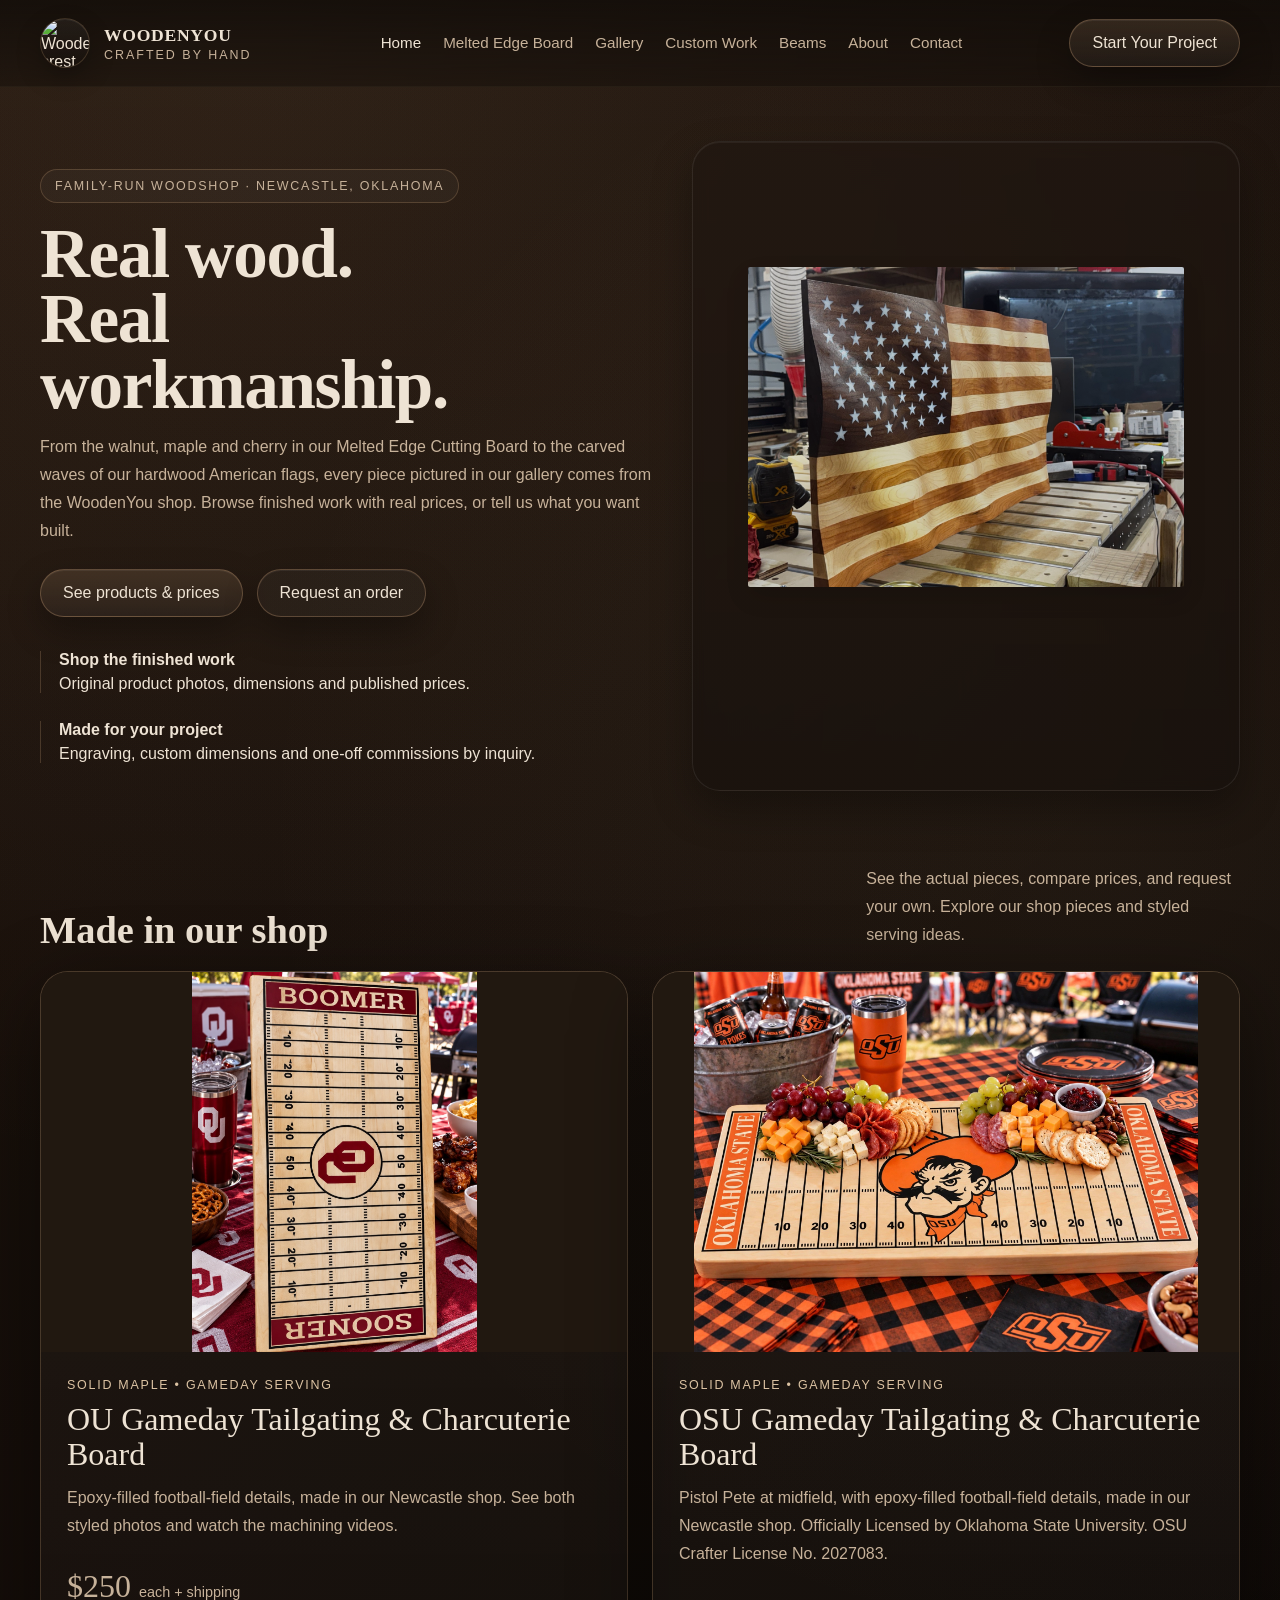
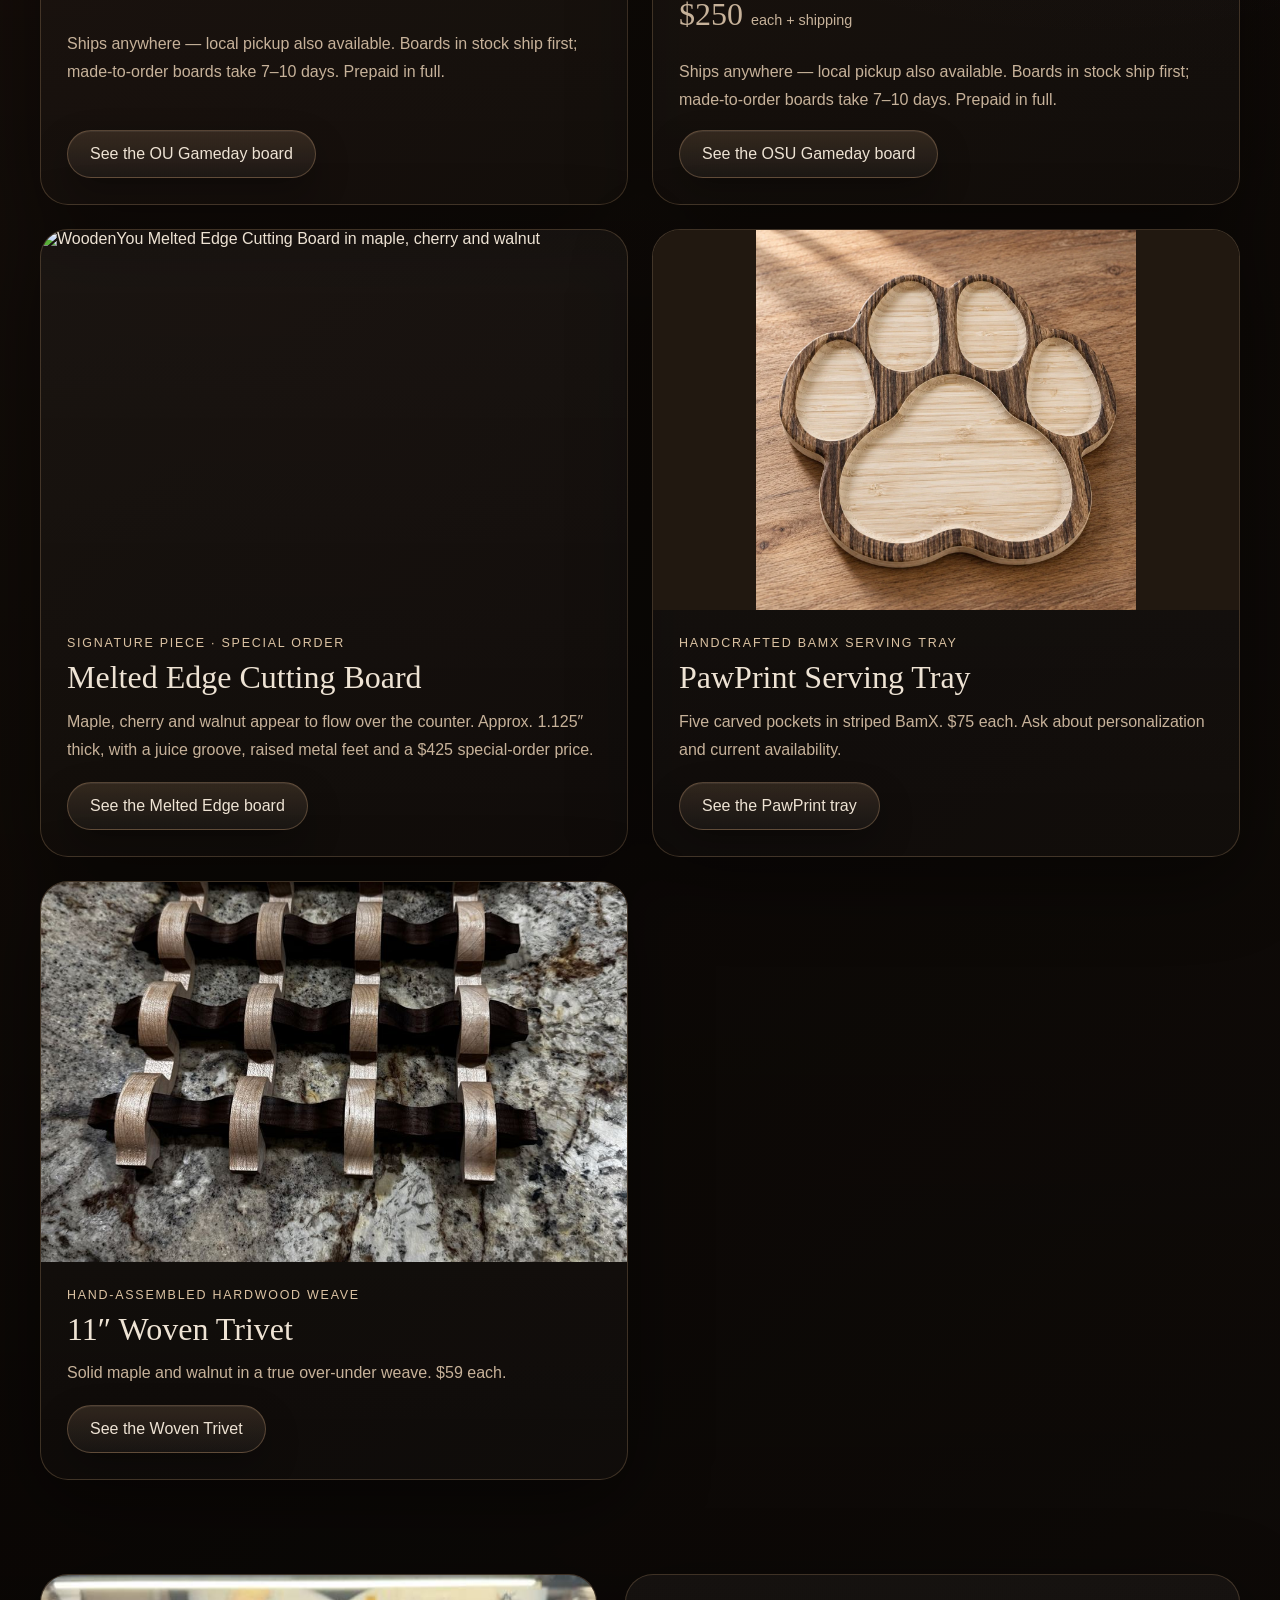
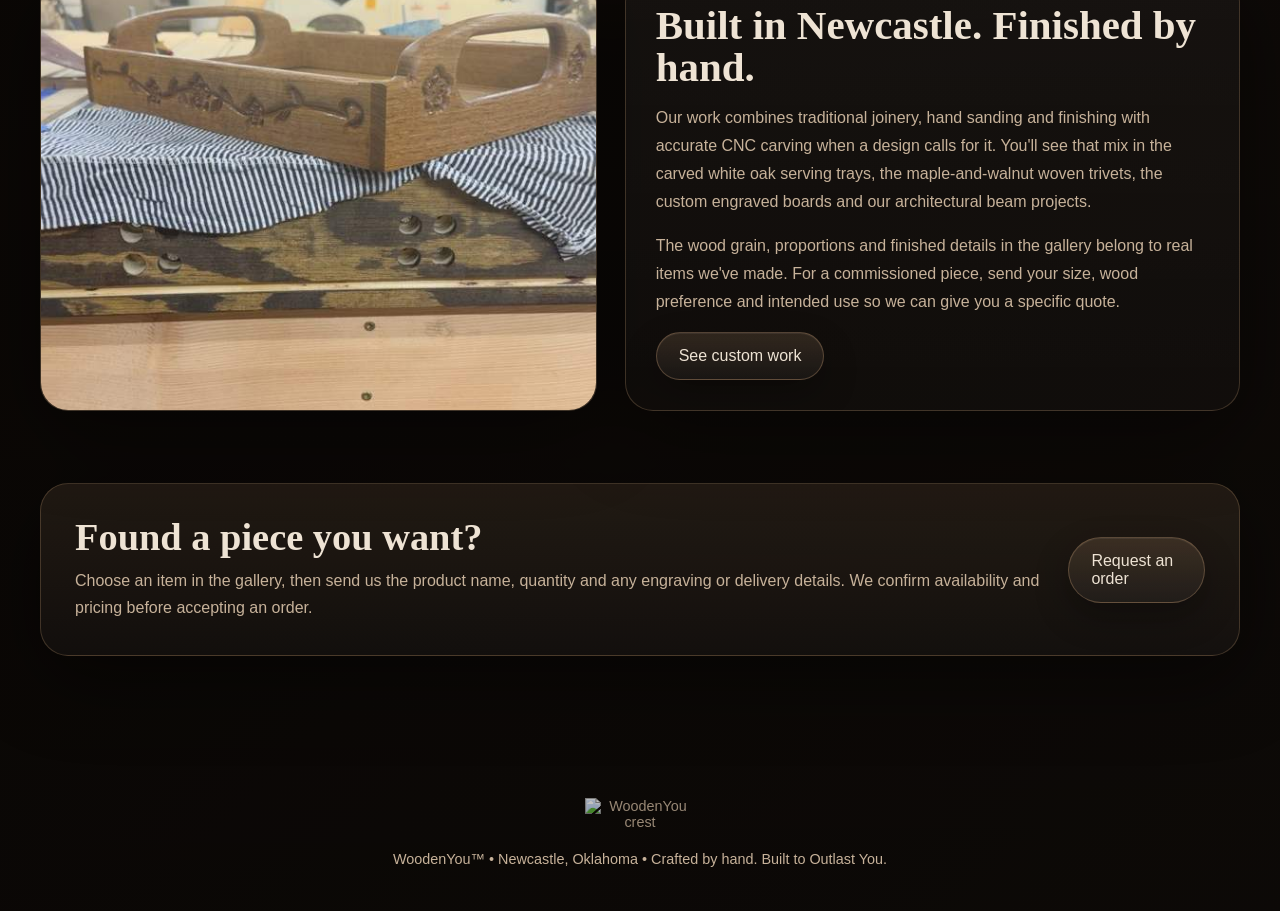
==== commit dceaf9e4: "Add OSU Gameday board page with tailgate photo - homepage + gallery cards" ====
--- a/index.html
+++ b/index.html
@@ -11,7 +11,7 @@
 <header><div class="container nav"><div class="brand"><div class="brand-badge"><img src="assets/crest.jpeg" alt="WoodenYou crest" /></div><div><h1>WOODENYOU</h1><p>Crafted by hand</p></div></div><nav><a href="index.html" style="color:#eee3d4">Home</a><a href="melted-edge.html">Melted Edge Board</a><a href="gallery.html">Gallery</a><a href="custom.html">Custom Work</a><a href="beams.html">Beams</a><a href="about.html">About</a><a href="contact.html">Contact</a></nav><a class="btn" href="contact.html">Start Your Project</a></div></header>
 <main class="container">
 <section class="hero"><div class="hero-grid"><div><div class="eyebrow">Family-run woodshop · Newcastle, Oklahoma</div><h2>Real wood. Real workmanship.</h2><p>From the walnut, maple and cherry in our Melted Edge Cutting Board to the carved waves of our hardwood American flags, every piece pictured in our gallery comes from the WoodenYou shop. Browse finished work with real prices, or tell us what you want built.</p><div class="cta-row"><a class="btn" href="gallery.html">See products &amp; prices</a><a class="btn secondary" href="https://docs.google.com/forms/d/e/1FAIpQLSeKFMD8Wv_XsQjzaNrcRoK3pjtRhzxyGDE4QgwbvUDY-p5bzA/viewform">Request an order</a></div><div class="meta"><div class="meta-card"><strong>Shop the finished work</strong><span>Original product photos, dimensions and published prices.</span></div><div class="meta-card"><strong>Made for your project</strong><span>Engraving, custom dimensions and one-off commissions by inquiry.</span></div></div></div><div class="crest-panel"><div class="crest-bg"><img src="assets/products/legacy-wavy-flag-finished-main.jpg" alt="Actual WoodenYou handcrafted dimensional hardwood American flag" /></div></div></div></section>
-<section class="home-products"><div class="section-head"><h3>Made in our shop</h3><p>See the actual pieces, compare prices, and request your own. Explore our shop pieces and styled serving ideas.</p></div><div class="featured-products"><article class="product featured-product" id="ou-gameday-board"><img class="product-photo" src="assets/products/ou-gameday-upright.jpeg" alt="WoodenYou OU Gameday Tailgating and Charcuterie Board" width="1086" height="1448" loading="lazy" style="object-fit:contain;object-position:center;background:#211810"><div class="copy"><div class="kicker">Solid maple • Gameday serving</div><h3>OU Gameday Tailgating &amp; Charcuterie Board</h3><p>Epoxy-filled football-field details, made in our Newcastle shop. See both styled photos and watch the machining videos.</p><p class="product-price">$250 <span>each + shipping</span></p><p>Ships anywhere — local pickup also available. Boards in stock ship first; made-to-order boards take 7–10 days. Prepaid in full.</p><a class="btn" href="ou-gameday.html">See the OU Gameday board</a></div></article><article class="product featured-product"><img class="product-photo" src="https://static.metricool.com/planner/202609/6851372-file-10192611935544994193.jpeg" alt="WoodenYou Melted Edge Cutting Board in maple, cherry and walnut" width="1000" height="1333" loading="lazy" /><div class="copy"><div class="kicker">Signature piece · special order</div><h3>Melted Edge Cutting Board</h3><p>Maple, cherry and walnut appear to flow over the counter. Approx. 1.125″ thick, with a juice groove, raised metal feet and a $425 special-order price.</p><a class="btn" href="melted-edge.html">See the Melted Edge board</a></div></article><article class="product featured-product"><img class="product-photo" src="assets/products/pawprint-serving-tray-hero.webp" alt="Complete finished WoodenYou PawPrint Serving Tray, fully visible on a wood tabletop" width="1200" height="1200" loading="lazy" style="object-fit:contain;object-position:center;background:#211810" /><div class="copy"><div class="kicker">Handcrafted BamX serving tray</div><h3>PawPrint Serving Tray</h3><p>Five carved pockets in striped BamX. $75 each. Ask about personalization and current availability.</p><a class="btn" href="gallery.html#pawprint-serving-tray">See the PawPrint tray</a></div></article><article class="product featured-product"><img class="product-photo" src="assets/products/woven-trivet-overhead.jpg" alt="Eleven-inch maple and walnut Woven Trivet, overhead view" width="1000" height="1333" loading="lazy" /><div class="copy"><div class="kicker">Hand-assembled hardwood weave</div><h3>11″ Woven Trivet</h3><p>Solid maple and walnut in a true over-under weave. $59 each.</p><a class="btn" href="gallery.html#woven-trivet">See the Woven Trivet</a></div></article></div></section>
+<section class="home-products"><div class="section-head"><h3>Made in our shop</h3><p>See the actual pieces, compare prices, and request your own. Explore our shop pieces and styled serving ideas.</p></div><div class="featured-products"><article class="product featured-product" id="ou-gameday-board"><img class="product-photo" src="assets/products/ou-gameday-upright.jpeg" alt="WoodenYou OU Gameday Tailgating and Charcuterie Board" width="1086" height="1448" loading="lazy" style="object-fit:contain;object-position:center;background:#211810"><div class="copy"><div class="kicker">Solid maple • Gameday serving</div><h3>OU Gameday Tailgating &amp; Charcuterie Board</h3><p>Epoxy-filled football-field details, made in our Newcastle shop. See both styled photos and watch the machining videos.</p><p class="product-price">$250 <span>each + shipping</span></p><p>Ships anywhere — local pickup also available. Boards in stock ship first; made-to-order boards take 7–10 days. Prepaid in full.</p><a class="btn" href="ou-gameday.html">See the OU Gameday board</a></div></article><article class="product featured-product" id="osu-gameday-board"><img class="product-photo" src="assets/products/osu-gameday-tailgate.jpg" alt="WoodenYou OSU Pistol Pete Gameday Tailgating and Charcuterie Board styled in an Oklahoma State tailgate scene" width="1824" height="1376" loading="lazy" style="object-fit:contain;object-position:center;background:#211810"><div class="copy"><div class="kicker">Solid maple • Gameday serving</div><h3>OSU Gameday Tailgating &amp; Charcuterie Board</h3><p>Pistol Pete at midfield, with epoxy-filled football-field details, made in our Newcastle shop. Officially Licensed by Oklahoma State University. OSU Crafter License No. 2027083.</p><p class="product-price">$250 <span>each + shipping</span></p><p>Ships anywhere — local pickup also available. Boards in stock ship first; made-to-order boards take 7–10 days. Prepaid in full.</p><a class="btn" href="osu-gameday.html">See the OSU Gameday board</a></div></article><article class="product featured-product"><img class="product-photo" src="https://static.metricool.com/planner/202609/6851372-file-10192611935544994193.jpeg" alt="WoodenYou Melted Edge Cutting Board in maple, cherry and walnut" width="1000" height="1333" loading="lazy" /><div class="copy"><div class="kicker">Signature piece · special order</div><h3>Melted Edge Cutting Board</h3><p>Maple, cherry and walnut appear to flow over the counter. Approx. 1.125″ thick, with a juice groove, raised metal feet and a $425 special-order price.</p><a class="btn" href="melted-edge.html">See the Melted Edge board</a></div></article><article class="product featured-product"><img class="product-photo" src="assets/products/pawprint-serving-tray-hero.webp" alt="Complete finished WoodenYou PawPrint Serving Tray, fully visible on a wood tabletop" width="1200" height="1200" loading="lazy" style="object-fit:contain;object-position:center;background:#211810" /><div class="copy"><div class="kicker">Handcrafted BamX serving tray</div><h3>PawPrint Serving Tray</h3><p>Five carved pockets in striped BamX. $75 each. Ask about personalization and current availability.</p><a class="btn" href="gallery.html#pawprint-serving-tray">See the PawPrint tray</a></div></article><article class="product featured-product"><img class="product-photo" src="assets/products/woven-trivet-overhead.jpg" alt="Eleven-inch maple and walnut Woven Trivet, overhead view" width="1000" height="1333" loading="lazy" /><div class="copy"><div class="kicker">Hand-assembled hardwood weave</div><h3>11″ Woven Trivet</h3><p>Solid maple and walnut in a true over-under weave. $59 each.</p><a class="btn" href="gallery.html#woven-trivet">See the Woven Trivet</a></div></article></div></section>
 <section><div class="story-grid"><div class="shop-card"><div class="shop-image" style="background-image:url('assets/products/white-oak-tray.jpg')" role="img" aria-label="Actual WoodenYou carved white oak serving tray"></div></div><div class="text-card"><h3>Built in Newcastle. Finished by hand.</h3><p>Our work combines traditional joinery, hand sanding and finishing with accurate CNC carving when a design calls for it. You'll see that mix in the carved white oak serving trays, the maple-and-walnut woven trivets, the custom engraved boards and our architectural beam projects.</p><p>The wood grain, proportions and finished details in the gallery belong to real items we've made. For a commissioned piece, send your size, wood preference and intended use so we can give you a specific quote.</p><a class="btn" href="custom.html">See custom work</a></div></div><div class="final-cta"><div><h3>Found a piece you want?</h3><p>Choose an item in the gallery, then send us the product name, quantity and any engraving or delivery details. We confirm availability and pricing before accepting an order.</p></div><div><a class="btn" href="https://docs.google.com/forms/d/e/1FAIpQLSeKFMD8Wv_XsQjzaNrcRoK3pjtRhzxyGDE4QgwbvUDY-p5bzA/viewform">Request an order</a></div></div></section>
 </main>
 <footer class="container footer-brand"><img src="assets/crest.jpeg" alt="WoodenYou crest"><p>WoodenYou™ • Newcastle, Oklahoma • Crafted by hand. Built to Outlast You.</p></footer>
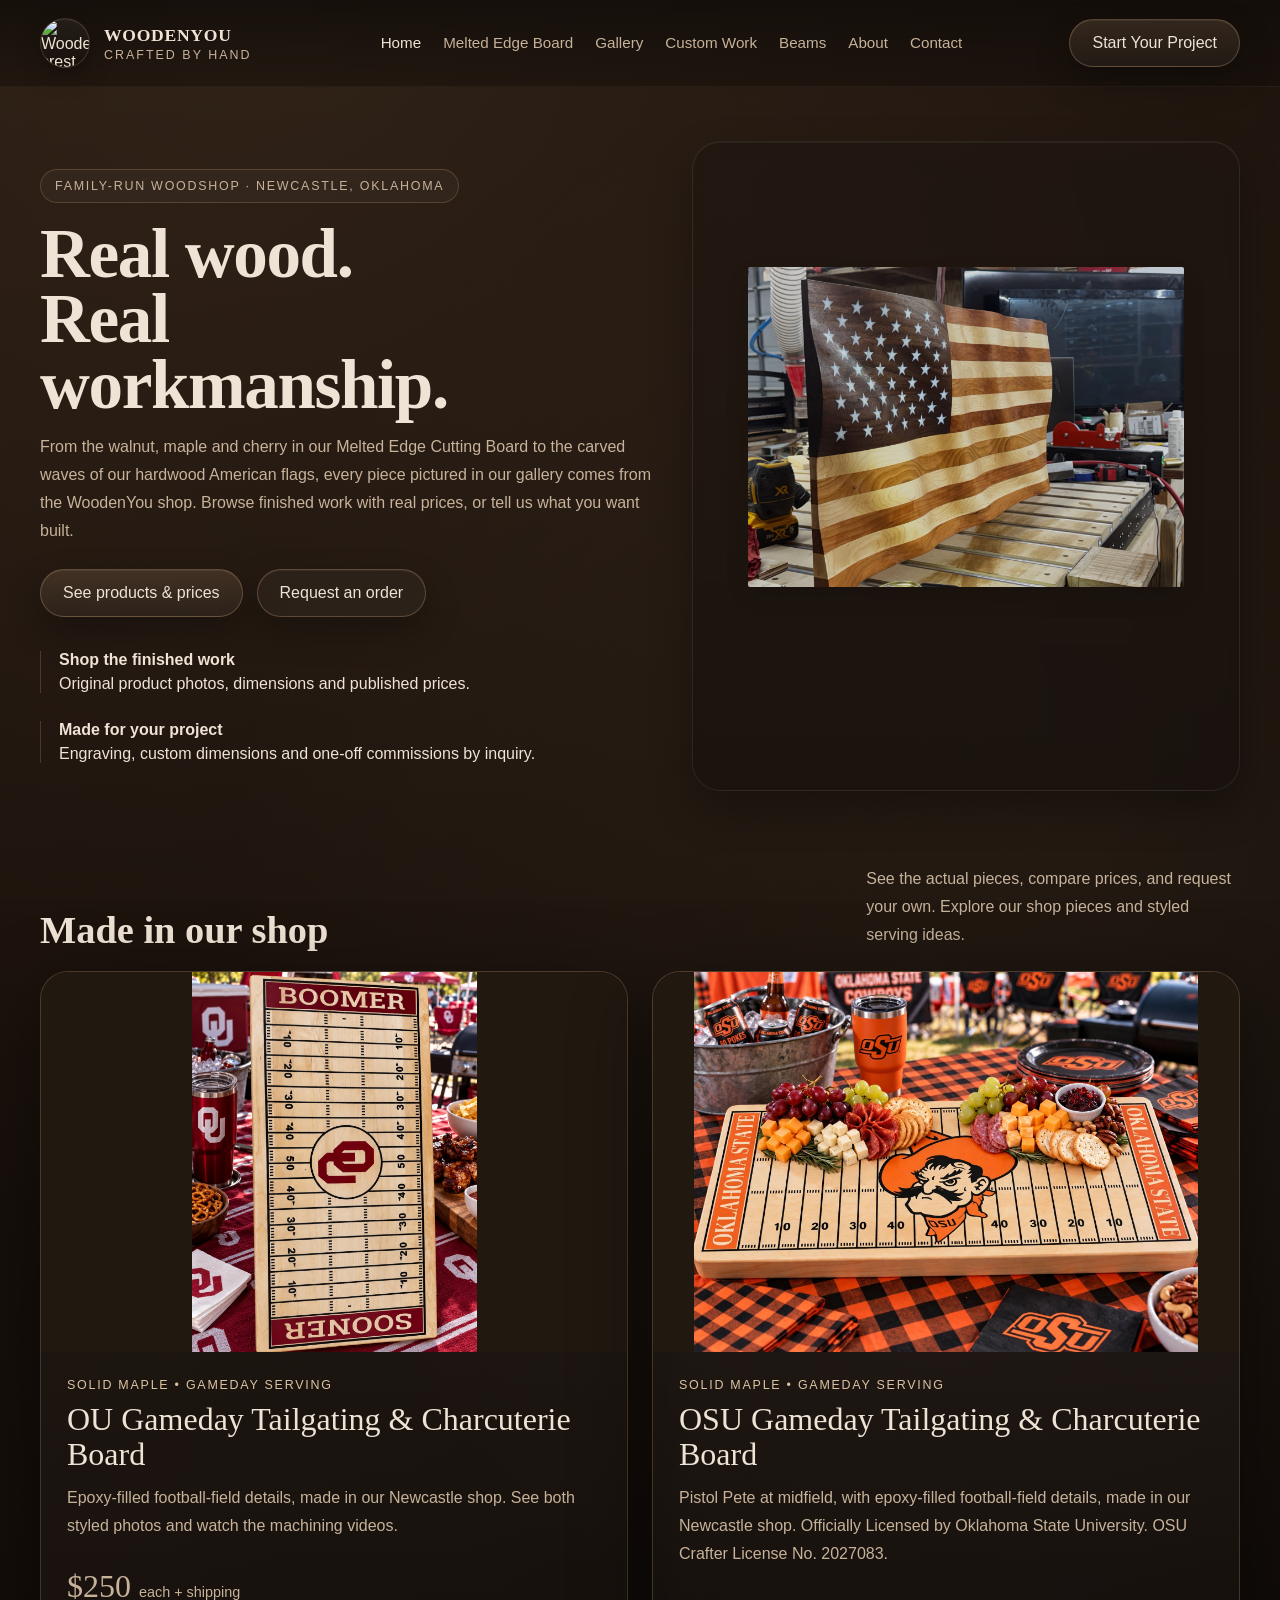
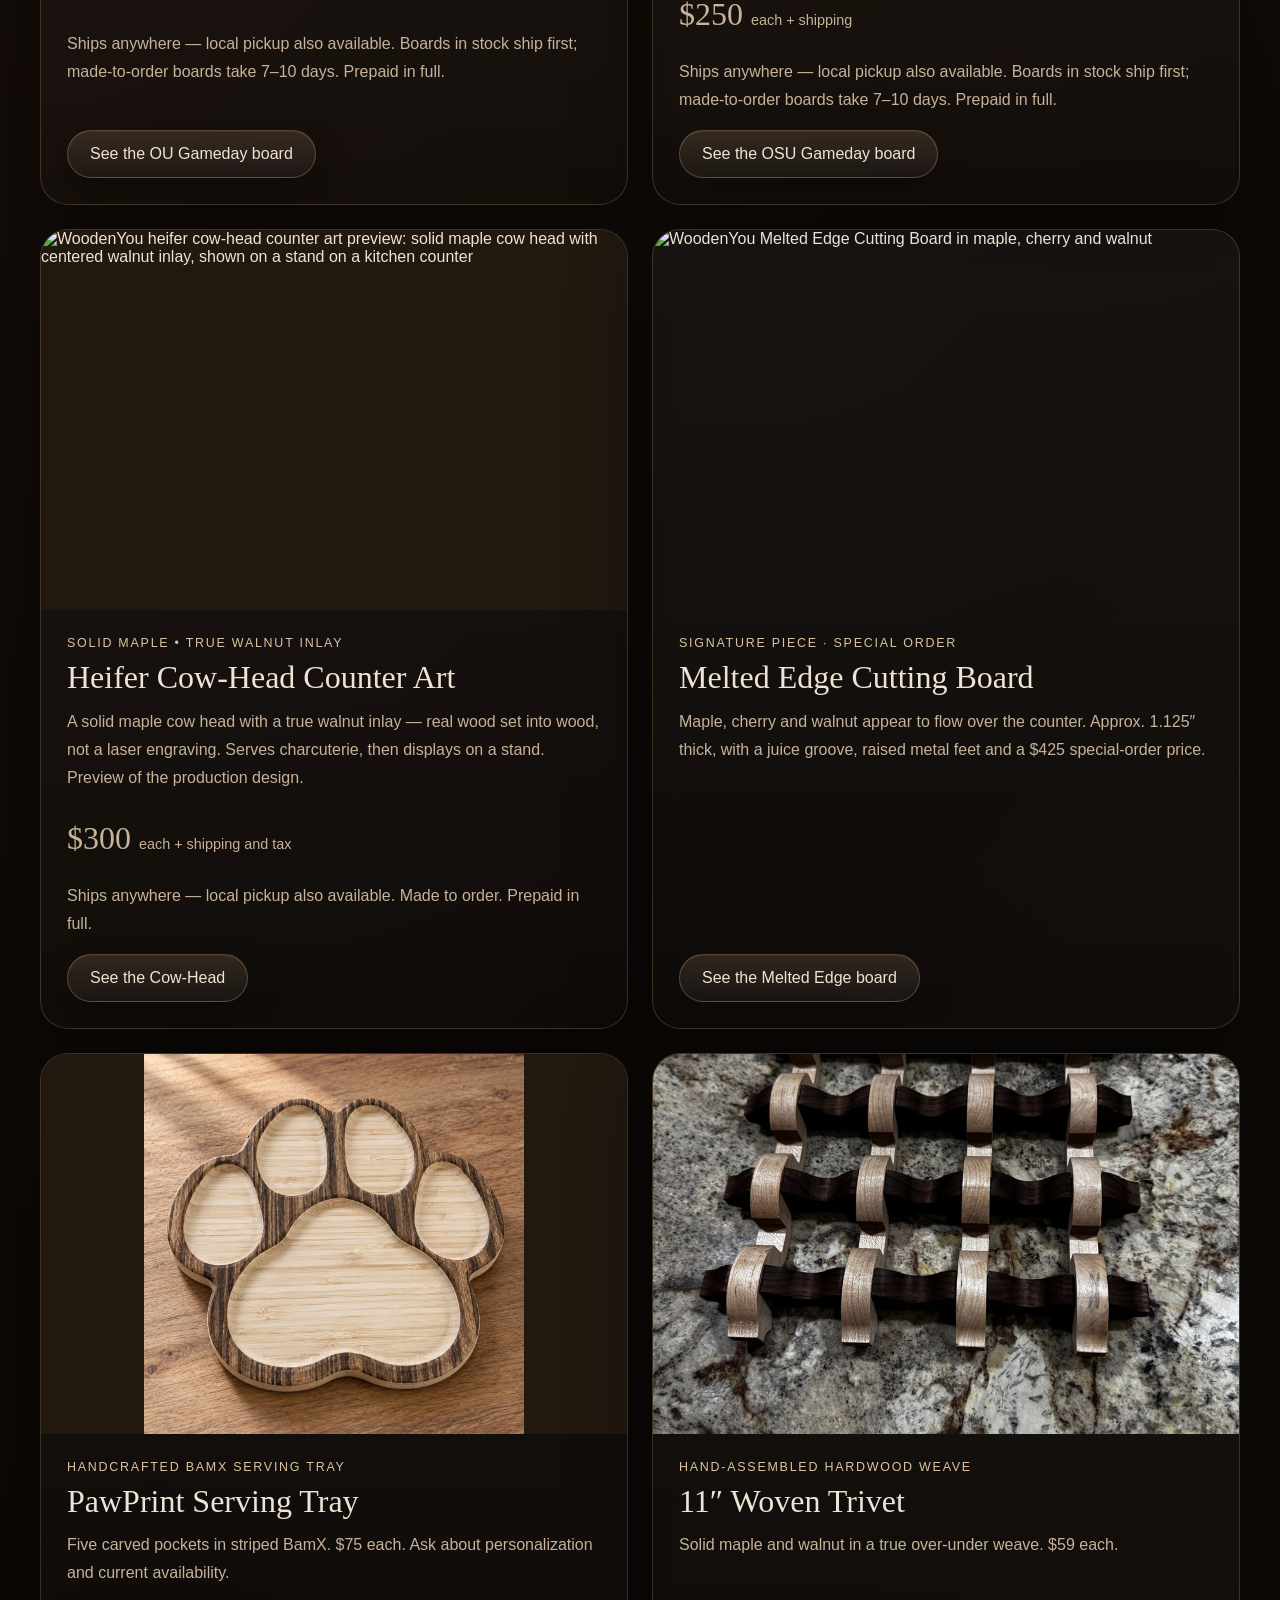
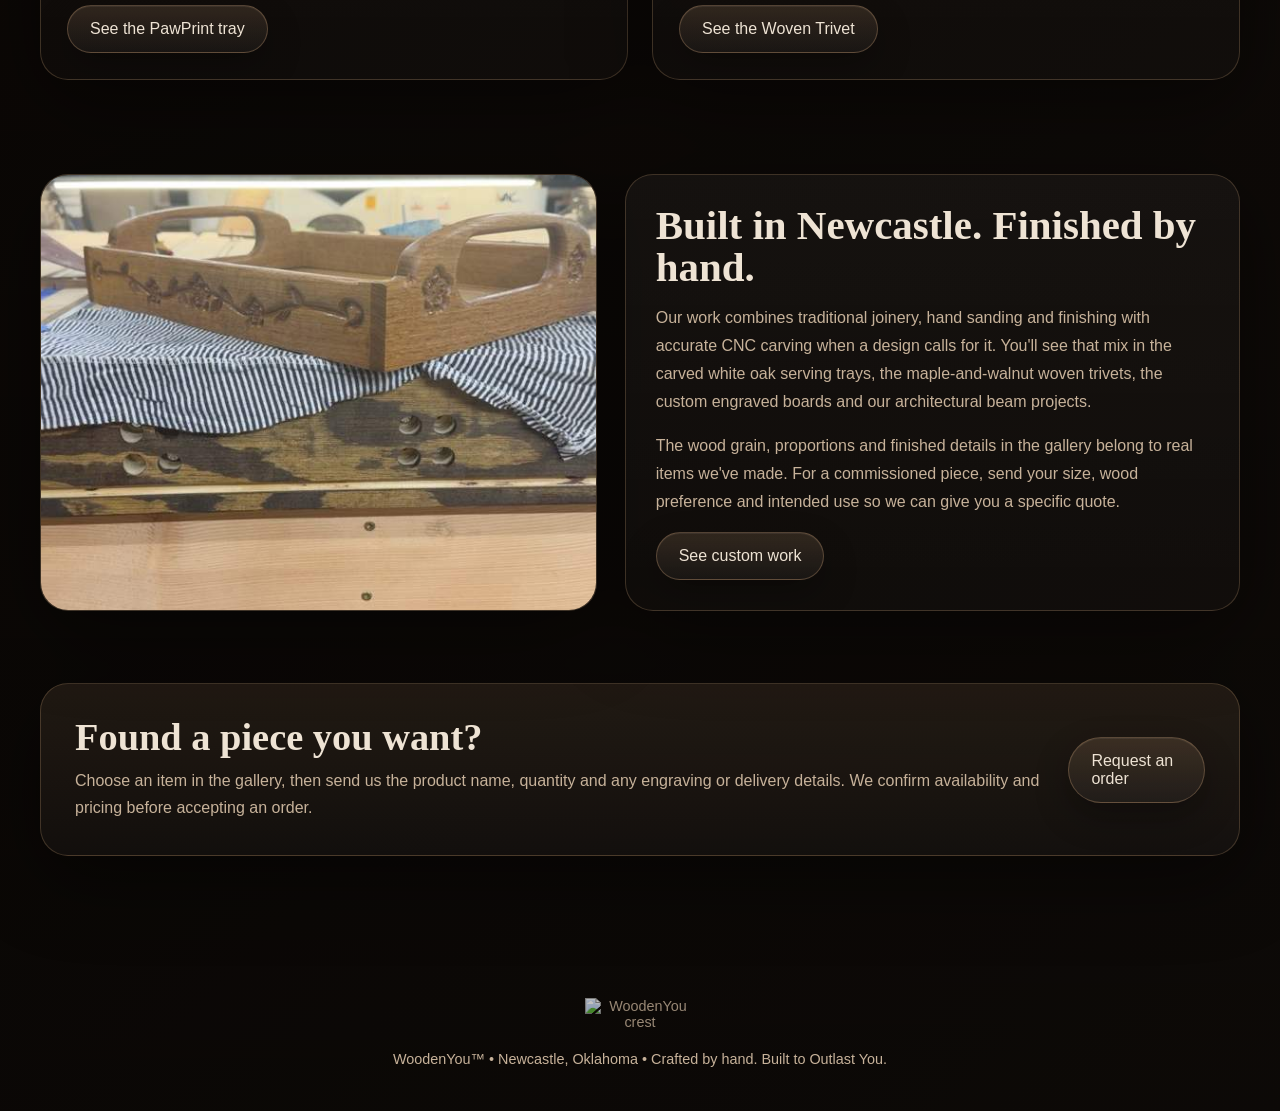
==== commit d6a6ccae: "Update homepage for Heifer cow-head product" ====
--- a/index.html
+++ b/index.html
@@ -11,7 +11,7 @@
 <header><div class="container nav"><div class="brand"><div class="brand-badge"><img src="assets/crest.jpeg" alt="WoodenYou crest" /></div><div><h1>WOODENYOU</h1><p>Crafted by hand</p></div></div><nav><a href="index.html" style="color:#eee3d4">Home</a><a href="melted-edge.html">Melted Edge Board</a><a href="gallery.html">Gallery</a><a href="custom.html">Custom Work</a><a href="beams.html">Beams</a><a href="about.html">About</a><a href="contact.html">Contact</a></nav><a class="btn" href="contact.html">Start Your Project</a></div></header>
 <main class="container">
 <section class="hero"><div class="hero-grid"><div><div class="eyebrow">Family-run woodshop · Newcastle, Oklahoma</div><h2>Real wood. Real workmanship.</h2><p>From the walnut, maple and cherry in our Melted Edge Cutting Board to the carved waves of our hardwood American flags, every piece pictured in our gallery comes from the WoodenYou shop. Browse finished work with real prices, or tell us what you want built.</p><div class="cta-row"><a class="btn" href="gallery.html">See products &amp; prices</a><a class="btn secondary" href="https://docs.google.com/forms/d/e/1FAIpQLSeKFMD8Wv_XsQjzaNrcRoK3pjtRhzxyGDE4QgwbvUDY-p5bzA/viewform">Request an order</a></div><div class="meta"><div class="meta-card"><strong>Shop the finished work</strong><span>Original product photos, dimensions and published prices.</span></div><div class="meta-card"><strong>Made for your project</strong><span>Engraving, custom dimensions and one-off commissions by inquiry.</span></div></div></div><div class="crest-panel"><div class="crest-bg"><img src="assets/products/legacy-wavy-flag-finished-main.jpg" alt="Actual WoodenYou handcrafted dimensional hardwood American flag" /></div></div></div></section>
-<section class="home-products"><div class="section-head"><h3>Made in our shop</h3><p>See the actual pieces, compare prices, and request your own. Explore our shop pieces and styled serving ideas.</p></div><div class="featured-products"><article class="product featured-product" id="ou-gameday-board"><img class="product-photo" src="assets/products/ou-gameday-upright.jpeg" alt="WoodenYou OU Gameday Tailgating and Charcuterie Board" width="1086" height="1448" loading="lazy" style="object-fit:contain;object-position:center;background:#211810"><div class="copy"><div class="kicker">Solid maple • Gameday serving</div><h3>OU Gameday Tailgating &amp; Charcuterie Board</h3><p>Epoxy-filled football-field details, made in our Newcastle shop. See both styled photos and watch the machining videos.</p><p class="product-price">$250 <span>each + shipping</span></p><p>Ships anywhere — local pickup also available. Boards in stock ship first; made-to-order boards take 7–10 days. Prepaid in full.</p><a class="btn" href="ou-gameday.html">See the OU Gameday board</a></div></article><article class="product featured-product" id="osu-gameday-board"><img class="product-photo" src="assets/products/osu-gameday-tailgate.jpg" alt="WoodenYou OSU Pistol Pete Gameday Tailgating and Charcuterie Board styled in an Oklahoma State tailgate scene" width="1824" height="1376" loading="lazy" style="object-fit:contain;object-position:center;background:#211810"><div class="copy"><div class="kicker">Solid maple • Gameday serving</div><h3>OSU Gameday Tailgating &amp; Charcuterie Board</h3><p>Pistol Pete at midfield, with epoxy-filled football-field details, made in our Newcastle shop. Officially Licensed by Oklahoma State University. OSU Crafter License No. 2027083.</p><p class="product-price">$250 <span>each + shipping</span></p><p>Ships anywhere — local pickup also available. Boards in stock ship first; made-to-order boards take 7–10 days. Prepaid in full.</p><a class="btn" href="osu-gameday.html">See the OSU Gameday board</a></div></article><article class="product featured-product"><img class="product-photo" src="https://static.metricool.com/planner/202609/6851372-file-10192611935544994193.jpeg" alt="WoodenYou Melted Edge Cutting Board in maple, cherry and walnut" width="1000" height="1333" loading="lazy" /><div class="copy"><div class="kicker">Signature piece · special order</div><h3>Melted Edge Cutting Board</h3><p>Maple, cherry and walnut appear to flow over the counter. Approx. 1.125″ thick, with a juice groove, raised metal feet and a $425 special-order price.</p><a class="btn" href="melted-edge.html">See the Melted Edge board</a></div></article><article class="product featured-product"><img class="product-photo" src="assets/products/pawprint-serving-tray-hero.webp" alt="Complete finished WoodenYou PawPrint Serving Tray, fully visible on a wood tabletop" width="1200" height="1200" loading="lazy" style="object-fit:contain;object-position:center;background:#211810" /><div class="copy"><div class="kicker">Handcrafted BamX serving tray</div><h3>PawPrint Serving Tray</h3><p>Five carved pockets in striped BamX. $75 each. Ask about personalization and current availability.</p><a class="btn" href="gallery.html#pawprint-serving-tray">See the PawPrint tray</a></div></article><article class="product featured-product"><img class="product-photo" src="assets/products/woven-trivet-overhead.jpg" alt="Eleven-inch maple and walnut Woven Trivet, overhead view" width="1000" height="1333" loading="lazy" /><div class="copy"><div class="kicker">Hand-assembled hardwood weave</div><h3>11″ Woven Trivet</h3><p>Solid maple and walnut in a true over-under weave. $59 each.</p><a class="btn" href="gallery.html#woven-trivet">See the Woven Trivet</a></div></article></div></section>
+<section class="home-products"><div class="section-head"><h3>Made in our shop</h3><p>See the actual pieces, compare prices, and request your own. Explore our shop pieces and styled serving ideas.</p></div><div class="featured-products"><article class="product featured-product" id="ou-gameday-board"><img class="product-photo" src="assets/products/ou-gameday-upright.jpeg" alt="WoodenYou OU Gameday Tailgating and Charcuterie Board" width="1086" height="1448" loading="lazy" style="object-fit:contain;object-position:center;background:#211810"><div class="copy"><div class="kicker">Solid maple • Gameday serving</div><h3>OU Gameday Tailgating &amp; Charcuterie Board</h3><p>Epoxy-filled football-field details, made in our Newcastle shop. See both styled photos and watch the machining videos.</p><p class="product-price">$250 <span>each + shipping</span></p><p>Ships anywhere — local pickup also available. Boards in stock ship first; made-to-order boards take 7–10 days. Prepaid in full.</p><a class="btn" href="ou-gameday.html">See the OU Gameday board</a></div></article><article class="product featured-product" id="osu-gameday-board"><img class="product-photo" src="assets/products/osu-gameday-tailgate.jpg" alt="WoodenYou OSU Pistol Pete Gameday Tailgating and Charcuterie Board styled in an Oklahoma State tailgate scene" width="1824" height="1376" loading="lazy" style="object-fit:contain;object-position:center;background:#211810"><div class="copy"><div class="kicker">Solid maple • Gameday serving</div><h3>OSU Gameday Tailgating &amp; Charcuterie Board</h3><p>Pistol Pete at midfield, with epoxy-filled football-field details, made in our Newcastle shop. Officially Licensed by Oklahoma State University. OSU Crafter License No. 2027083.</p><p class="product-price">$250 <span>each + shipping</span></p><p>Ships anywhere — local pickup also available. Boards in stock ship first; made-to-order boards take 7–10 days. Prepaid in full.</p><a class="btn" href="osu-gameday.html">See the OSU Gameday board</a></div></article><article class="product featured-product" id="heifer-cow-head"><img class="product-photo" src="assets/products/heifer-cow-head-12x12.jpg" alt="WoodenYou heifer cow-head counter art preview: solid maple cow head with centered walnut inlay, shown on a stand on a kitchen counter" width="1376" height="1824" loading="lazy" style="object-fit:contain;object-position:center;background:#211810"><div class="copy"><div class="kicker">Solid maple • True walnut inlay</div><h3>Heifer Cow-Head Counter Art</h3><p>A solid maple cow head with a true walnut inlay — real wood set into wood, not a laser engraving. Serves charcuterie, then displays on a stand. Preview of the production design.</p><p class="product-price">$300 <span>each + shipping and tax</span></p><p>Ships anywhere — local pickup also available. Made to order. Prepaid in full.</p><a class="btn" href="heifer-cow-head.html">See the Cow-Head</a></div></article><article class="product featured-product"><img class="product-photo" src="https://static.metricool.com/planner/202609/6851372-file-10192611935544994193.jpeg" alt="WoodenYou Melted Edge Cutting Board in maple, cherry and walnut" width="1000" height="1333" loading="lazy" /><div class="copy"><div class="kicker">Signature piece · special order</div><h3>Melted Edge Cutting Board</h3><p>Maple, cherry and walnut appear to flow over the counter. Approx. 1.125″ thick, with a juice groove, raised metal feet and a $425 special-order price.</p><a class="btn" href="melted-edge.html">See the Melted Edge board</a></div></article><article class="product featured-product"><img class="product-photo" src="assets/products/pawprint-serving-tray-hero.webp" alt="Complete finished WoodenYou PawPrint Serving Tray, fully visible on a wood tabletop" width="1200" height="1200" loading="lazy" style="object-fit:contain;object-position:center;background:#211810" /><div class="copy"><div class="kicker">Handcrafted BamX serving tray</div><h3>PawPrint Serving Tray</h3><p>Five carved pockets in striped BamX. $75 each. Ask about personalization and current availability.</p><a class="btn" href="gallery.html#pawprint-serving-tray">See the PawPrint tray</a></div></article><article class="product featured-product"><img class="product-photo" src="assets/products/woven-trivet-overhead.jpg" alt="Eleven-inch maple and walnut Woven Trivet, overhead view" width="1000" height="1333" loading="lazy" /><div class="copy"><div class="kicker">Hand-assembled hardwood weave</div><h3>11″ Woven Trivet</h3><p>Solid maple and walnut in a true over-under weave. $59 each.</p><a class="btn" href="gallery.html#woven-trivet">See the Woven Trivet</a></div></article></div></section>
 <section><div class="story-grid"><div class="shop-card"><div class="shop-image" style="background-image:url('assets/products/white-oak-tray.jpg')" role="img" aria-label="Actual WoodenYou carved white oak serving tray"></div></div><div class="text-card"><h3>Built in Newcastle. Finished by hand.</h3><p>Our work combines traditional joinery, hand sanding and finishing with accurate CNC carving when a design calls for it. You'll see that mix in the carved white oak serving trays, the maple-and-walnut woven trivets, the custom engraved boards and our architectural beam projects.</p><p>The wood grain, proportions and finished details in the gallery belong to real items we've made. For a commissioned piece, send your size, wood preference and intended use so we can give you a specific quote.</p><a class="btn" href="custom.html">See custom work</a></div></div><div class="final-cta"><div><h3>Found a piece you want?</h3><p>Choose an item in the gallery, then send us the product name, quantity and any engraving or delivery details. We confirm availability and pricing before accepting an order.</p></div><div><a class="btn" href="https://docs.google.com/forms/d/e/1FAIpQLSeKFMD8Wv_XsQjzaNrcRoK3pjtRhzxyGDE4QgwbvUDY-p5bzA/viewform">Request an order</a></div></div></section>
 </main>
 <footer class="container footer-brand"><img src="assets/crest.jpeg" alt="WoodenYou crest"><p>WoodenYou™ • Newcastle, Oklahoma • Crafted by hand. Built to Outlast You.</p></footer>
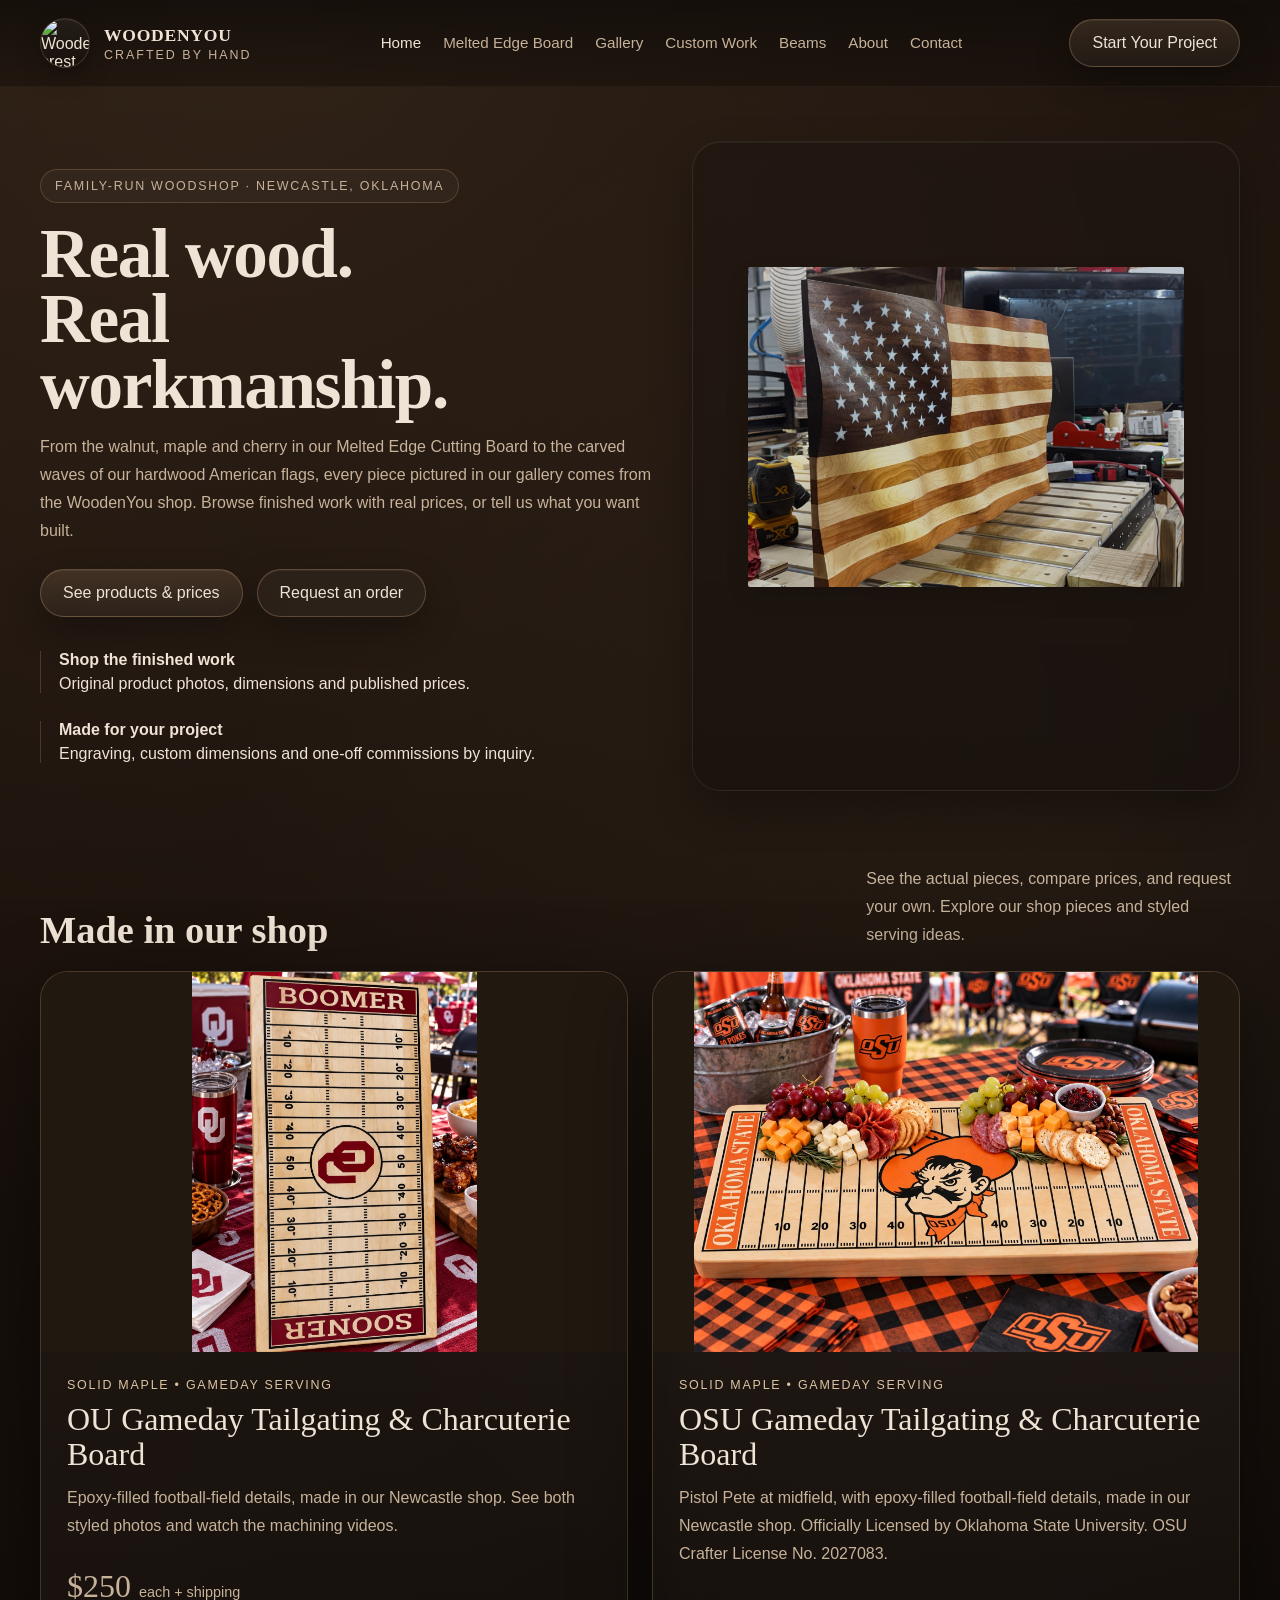
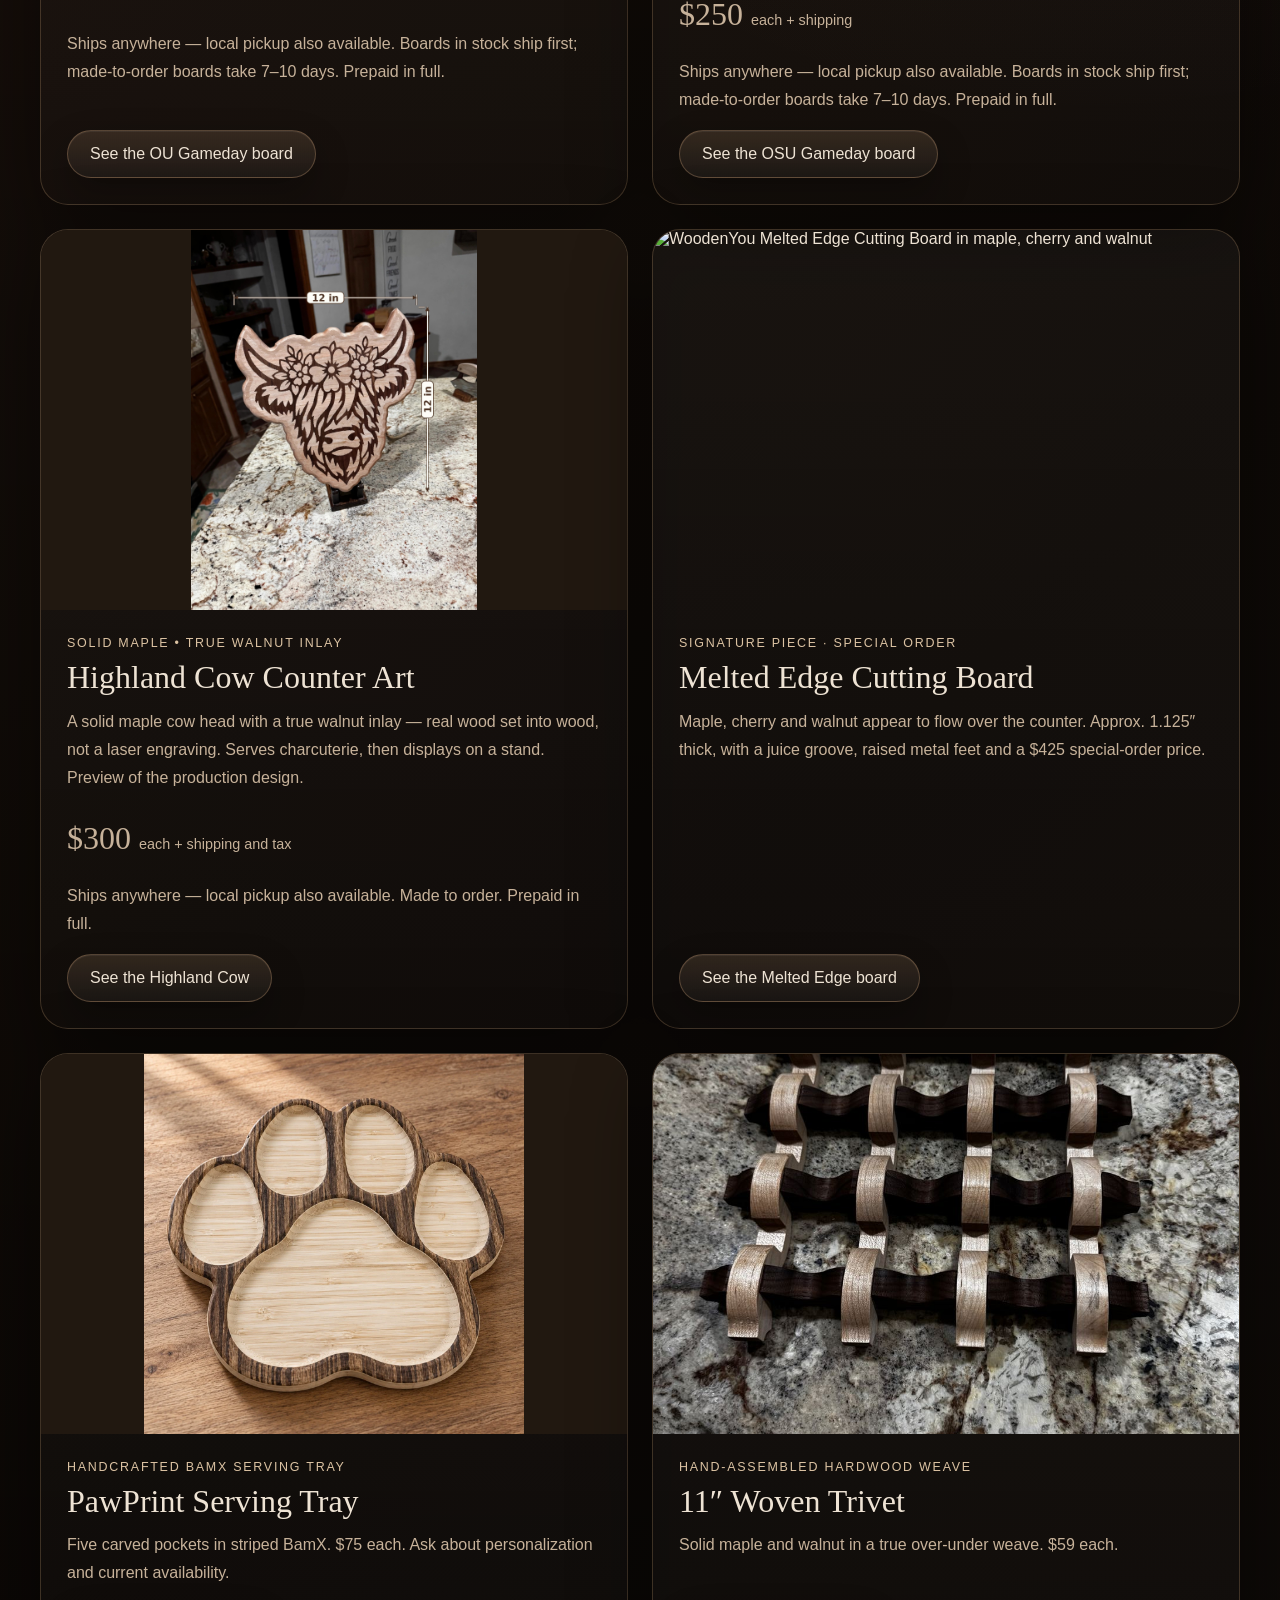
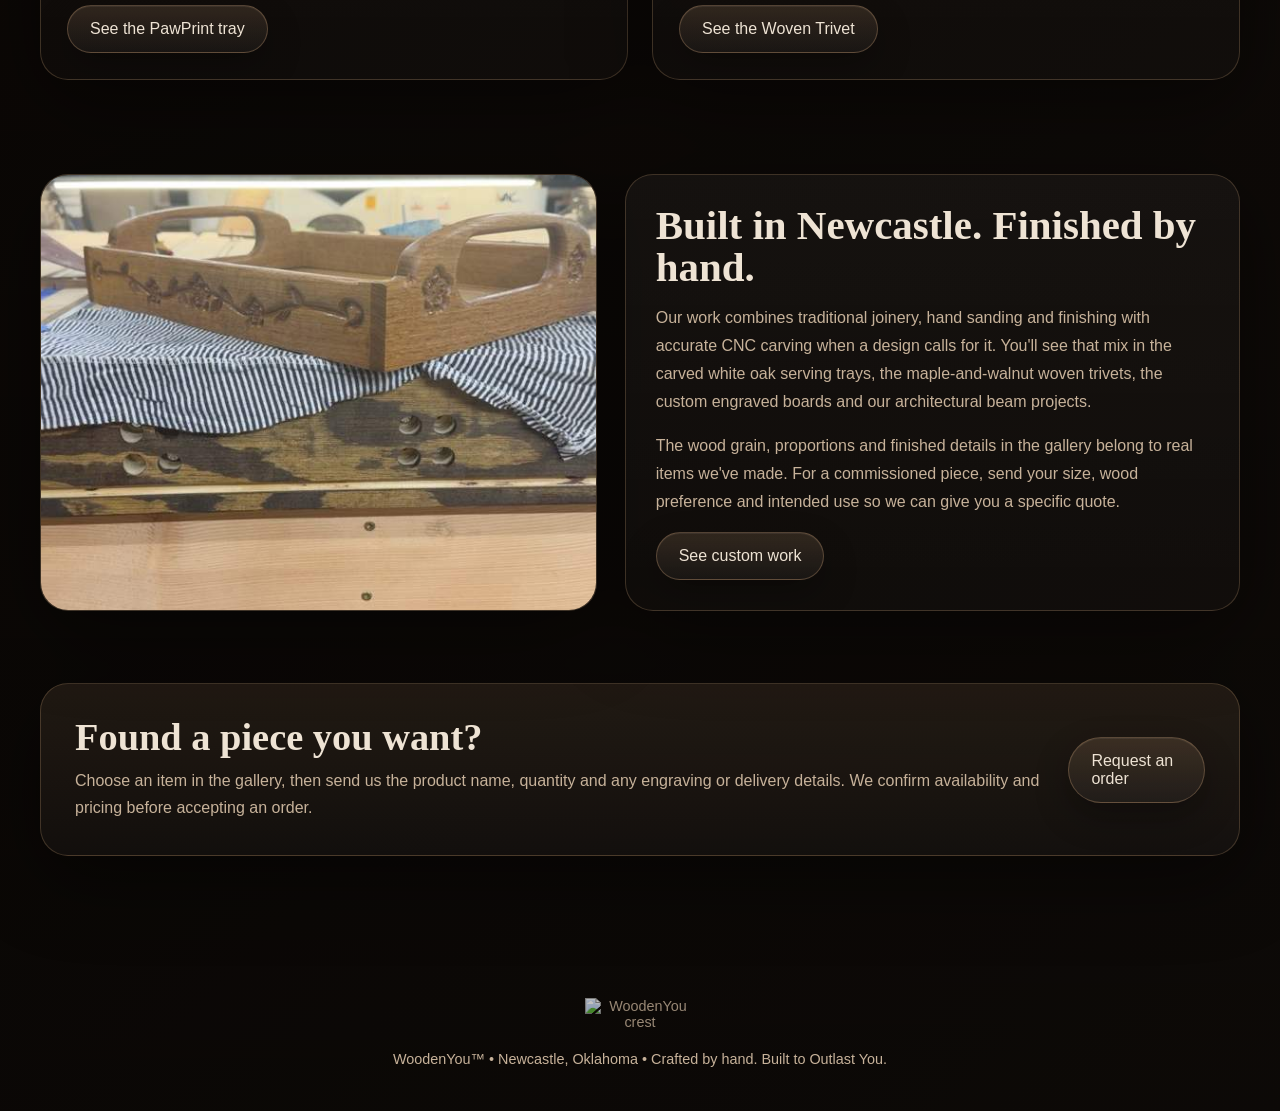
==== commit 63dfeafd: "Rename heifer card to Highland Cow Counter Art" ====
--- a/index.html
+++ b/index.html
@@ -11,7 +11,7 @@
 <header><div class="container nav"><div class="brand"><div class="brand-badge"><img src="assets/crest.jpeg" alt="WoodenYou crest" /></div><div><h1>WOODENYOU</h1><p>Crafted by hand</p></div></div><nav><a href="index.html" style="color:#eee3d4">Home</a><a href="melted-edge.html">Melted Edge Board</a><a href="gallery.html">Gallery</a><a href="custom.html">Custom Work</a><a href="beams.html">Beams</a><a href="about.html">About</a><a href="contact.html">Contact</a></nav><a class="btn" href="contact.html">Start Your Project</a></div></header>
 <main class="container">
 <section class="hero"><div class="hero-grid"><div><div class="eyebrow">Family-run woodshop · Newcastle, Oklahoma</div><h2>Real wood. Real workmanship.</h2><p>From the walnut, maple and cherry in our Melted Edge Cutting Board to the carved waves of our hardwood American flags, every piece pictured in our gallery comes from the WoodenYou shop. Browse finished work with real prices, or tell us what you want built.</p><div class="cta-row"><a class="btn" href="gallery.html">See products &amp; prices</a><a class="btn secondary" href="https://docs.google.com/forms/d/e/1FAIpQLSeKFMD8Wv_XsQjzaNrcRoK3pjtRhzxyGDE4QgwbvUDY-p5bzA/viewform">Request an order</a></div><div class="meta"><div class="meta-card"><strong>Shop the finished work</strong><span>Original product photos, dimensions and published prices.</span></div><div class="meta-card"><strong>Made for your project</strong><span>Engraving, custom dimensions and one-off commissions by inquiry.</span></div></div></div><div class="crest-panel"><div class="crest-bg"><img src="assets/products/legacy-wavy-flag-finished-main.jpg" alt="Actual WoodenYou handcrafted dimensional hardwood American flag" /></div></div></div></section>
-<section class="home-products"><div class="section-head"><h3>Made in our shop</h3><p>See the actual pieces, compare prices, and request your own. Explore our shop pieces and styled serving ideas.</p></div><div class="featured-products"><article class="product featured-product" id="ou-gameday-board"><img class="product-photo" src="assets/products/ou-gameday-upright.jpeg" alt="WoodenYou OU Gameday Tailgating and Charcuterie Board" width="1086" height="1448" loading="lazy" style="object-fit:contain;object-position:center;background:#211810"><div class="copy"><div class="kicker">Solid maple • Gameday serving</div><h3>OU Gameday Tailgating &amp; Charcuterie Board</h3><p>Epoxy-filled football-field details, made in our Newcastle shop. See both styled photos and watch the machining videos.</p><p class="product-price">$250 <span>each + shipping</span></p><p>Ships anywhere — local pickup also available. Boards in stock ship first; made-to-order boards take 7–10 days. Prepaid in full.</p><a class="btn" href="ou-gameday.html">See the OU Gameday board</a></div></article><article class="product featured-product" id="osu-gameday-board"><img class="product-photo" src="assets/products/osu-gameday-tailgate.jpg" alt="WoodenYou OSU Pistol Pete Gameday Tailgating and Charcuterie Board styled in an Oklahoma State tailgate scene" width="1824" height="1376" loading="lazy" style="object-fit:contain;object-position:center;background:#211810"><div class="copy"><div class="kicker">Solid maple • Gameday serving</div><h3>OSU Gameday Tailgating &amp; Charcuterie Board</h3><p>Pistol Pete at midfield, with epoxy-filled football-field details, made in our Newcastle shop. Officially Licensed by Oklahoma State University. OSU Crafter License No. 2027083.</p><p class="product-price">$250 <span>each + shipping</span></p><p>Ships anywhere — local pickup also available. Boards in stock ship first; made-to-order boards take 7–10 days. Prepaid in full.</p><a class="btn" href="osu-gameday.html">See the OSU Gameday board</a></div></article><article class="product featured-product" id="heifer-cow-head"><img class="product-photo" src="assets/products/heifer-cow-head-12x12.jpg" alt="WoodenYou heifer cow-head counter art preview: solid maple cow head with centered walnut inlay, shown on a stand on a kitchen counter" width="1376" height="1824" loading="lazy" style="object-fit:contain;object-position:center;background:#211810"><div class="copy"><div class="kicker">Solid maple • True walnut inlay</div><h3>Heifer Cow-Head Counter Art</h3><p>A solid maple cow head with a true walnut inlay — real wood set into wood, not a laser engraving. Serves charcuterie, then displays on a stand. Preview of the production design.</p><p class="product-price">$300 <span>each + shipping and tax</span></p><p>Ships anywhere — local pickup also available. Made to order. Prepaid in full.</p><a class="btn" href="heifer-cow-head.html">See the Cow-Head</a></div></article><article class="product featured-product"><img class="product-photo" src="https://static.metricool.com/planner/202609/6851372-file-10192611935544994193.jpeg" alt="WoodenYou Melted Edge Cutting Board in maple, cherry and walnut" width="1000" height="1333" loading="lazy" /><div class="copy"><div class="kicker">Signature piece · special order</div><h3>Melted Edge Cutting Board</h3><p>Maple, cherry and walnut appear to flow over the counter. Approx. 1.125″ thick, with a juice groove, raised metal feet and a $425 special-order price.</p><a class="btn" href="melted-edge.html">See the Melted Edge board</a></div></article><article class="product featured-product"><img class="product-photo" src="assets/products/pawprint-serving-tray-hero.webp" alt="Complete finished WoodenYou PawPrint Serving Tray, fully visible on a wood tabletop" width="1200" height="1200" loading="lazy" style="object-fit:contain;object-position:center;background:#211810" /><div class="copy"><div class="kicker">Handcrafted BamX serving tray</div><h3>PawPrint Serving Tray</h3><p>Five carved pockets in striped BamX. $75 each. Ask about personalization and current availability.</p><a class="btn" href="gallery.html#pawprint-serving-tray">See the PawPrint tray</a></div></article><article class="product featured-product"><img class="product-photo" src="assets/products/woven-trivet-overhead.jpg" alt="Eleven-inch maple and walnut Woven Trivet, overhead view" width="1000" height="1333" loading="lazy" /><div class="copy"><div class="kicker">Hand-assembled hardwood weave</div><h3>11″ Woven Trivet</h3><p>Solid maple and walnut in a true over-under weave. $59 each.</p><a class="btn" href="gallery.html#woven-trivet">See the Woven Trivet</a></div></article></div></section>
+<section class="home-products"><div class="section-head"><h3>Made in our shop</h3><p>See the actual pieces, compare prices, and request your own. Explore our shop pieces and styled serving ideas.</p></div><div class="featured-products"><article class="product featured-product" id="ou-gameday-board"><img class="product-photo" src="assets/products/ou-gameday-upright.jpeg" alt="WoodenYou OU Gameday Tailgating and Charcuterie Board" width="1086" height="1448" loading="lazy" style="object-fit:contain;object-position:center;background:#211810"><div class="copy"><div class="kicker">Solid maple • Gameday serving</div><h3>OU Gameday Tailgating &amp; Charcuterie Board</h3><p>Epoxy-filled football-field details, made in our Newcastle shop. See both styled photos and watch the machining videos.</p><p class="product-price">$250 <span>each + shipping</span></p><p>Ships anywhere — local pickup also available. Boards in stock ship first; made-to-order boards take 7–10 days. Prepaid in full.</p><a class="btn" href="ou-gameday.html">See the OU Gameday board</a></div></article><article class="product featured-product" id="osu-gameday-board"><img class="product-photo" src="assets/products/osu-gameday-tailgate.jpg" alt="WoodenYou OSU Pistol Pete Gameday Tailgating and Charcuterie Board styled in an Oklahoma State tailgate scene" width="1824" height="1376" loading="lazy" style="object-fit:contain;object-position:center;background:#211810"><div class="copy"><div class="kicker">Solid maple • Gameday serving</div><h3>OSU Gameday Tailgating &amp; Charcuterie Board</h3><p>Pistol Pete at midfield, with epoxy-filled football-field details, made in our Newcastle shop. Officially Licensed by Oklahoma State University. OSU Crafter License No. 2027083.</p><p class="product-price">$250 <span>each + shipping</span></p><p>Ships anywhere — local pickup also available. Boards in stock ship first; made-to-order boards take 7–10 days. Prepaid in full.</p><a class="btn" href="osu-gameday.html">See the OSU Gameday board</a></div></article><article class="product featured-product" id="heifer-cow-head"><img class="product-photo" src="assets/products/heifer-cow-head-12x12.jpg" alt="WoodenYou Highland Cow counter art preview: solid maple Highland cow head with centered walnut inlay, shown on a stand on a kitchen counter" width="1376" height="1824" loading="lazy" style="object-fit:contain;object-position:center;background:#211810"><div class="copy"><div class="kicker">Solid maple • True walnut inlay</div><h3>Highland Cow Counter Art</h3><p>A solid maple cow head with a true walnut inlay — real wood set into wood, not a laser engraving. Serves charcuterie, then displays on a stand. Preview of the production design.</p><p class="product-price">$300 <span>each + shipping and tax</span></p><p>Ships anywhere — local pickup also available. Made to order. Prepaid in full.</p><a class="btn" href="heifer-cow-head.html">See the Highland Cow</a></div></article><article class="product featured-product"><img class="product-photo" src="https://static.metricool.com/planner/202609/6851372-file-10192611935544994193.jpeg" alt="WoodenYou Melted Edge Cutting Board in maple, cherry and walnut" width="1000" height="1333" loading="lazy" /><div class="copy"><div class="kicker">Signature piece · special order</div><h3>Melted Edge Cutting Board</h3><p>Maple, cherry and walnut appear to flow over the counter. Approx. 1.125″ thick, with a juice groove, raised metal feet and a $425 special-order price.</p><a class="btn" href="melted-edge.html">See the Melted Edge board</a></div></article><article class="product featured-product"><img class="product-photo" src="assets/products/pawprint-serving-tray-hero.webp" alt="Complete finished WoodenYou PawPrint Serving Tray, fully visible on a wood tabletop" width="1200" height="1200" loading="lazy" style="object-fit:contain;object-position:center;background:#211810" /><div class="copy"><div class="kicker">Handcrafted BamX serving tray</div><h3>PawPrint Serving Tray</h3><p>Five carved pockets in striped BamX. $75 each. Ask about personalization and current availability.</p><a class="btn" href="gallery.html#pawprint-serving-tray">See the PawPrint tray</a></div></article><article class="product featured-product"><img class="product-photo" src="assets/products/woven-trivet-overhead.jpg" alt="Eleven-inch maple and walnut Woven Trivet, overhead view" width="1000" height="1333" loading="lazy" /><div class="copy"><div class="kicker">Hand-assembled hardwood weave</div><h3>11″ Woven Trivet</h3><p>Solid maple and walnut in a true over-under weave. $59 each.</p><a class="btn" href="gallery.html#woven-trivet">See the Woven Trivet</a></div></article></div></section>
 <section><div class="story-grid"><div class="shop-card"><div class="shop-image" style="background-image:url('assets/products/white-oak-tray.jpg')" role="img" aria-label="Actual WoodenYou carved white oak serving tray"></div></div><div class="text-card"><h3>Built in Newcastle. Finished by hand.</h3><p>Our work combines traditional joinery, hand sanding and finishing with accurate CNC carving when a design calls for it. You'll see that mix in the carved white oak serving trays, the maple-and-walnut woven trivets, the custom engraved boards and our architectural beam projects.</p><p>The wood grain, proportions and finished details in the gallery belong to real items we've made. For a commissioned piece, send your size, wood preference and intended use so we can give you a specific quote.</p><a class="btn" href="custom.html">See custom work</a></div></div><div class="final-cta"><div><h3>Found a piece you want?</h3><p>Choose an item in the gallery, then send us the product name, quantity and any engraving or delivery details. We confirm availability and pricing before accepting an order.</p></div><div><a class="btn" href="https://docs.google.com/forms/d/e/1FAIpQLSeKFMD8Wv_XsQjzaNrcRoK3pjtRhzxyGDE4QgwbvUDY-p5bzA/viewform">Request an order</a></div></div></section>
 </main>
 <footer class="container footer-brand"><img src="assets/crest.jpeg" alt="WoodenYou crest"><p>WoodenYou™ • Newcastle, Oklahoma • Crafted by hand. Built to Outlast You.</p></footer>
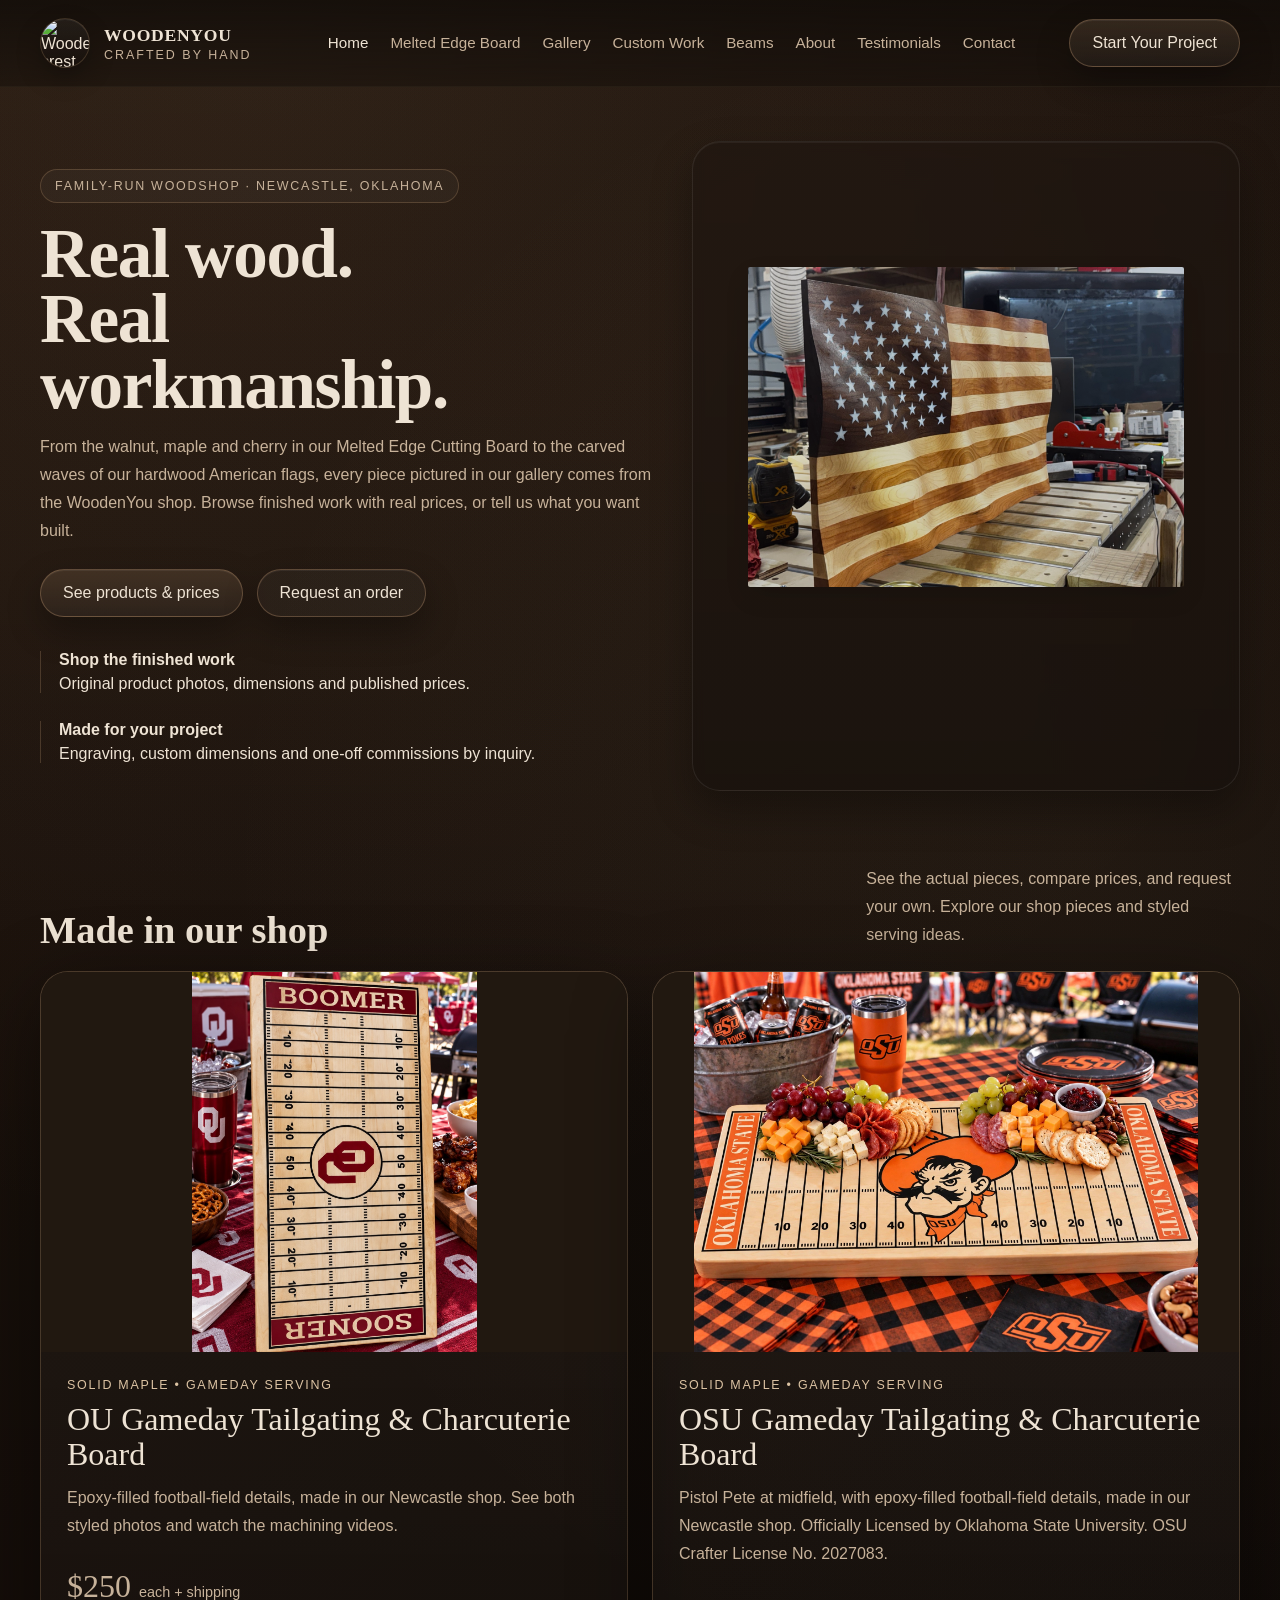
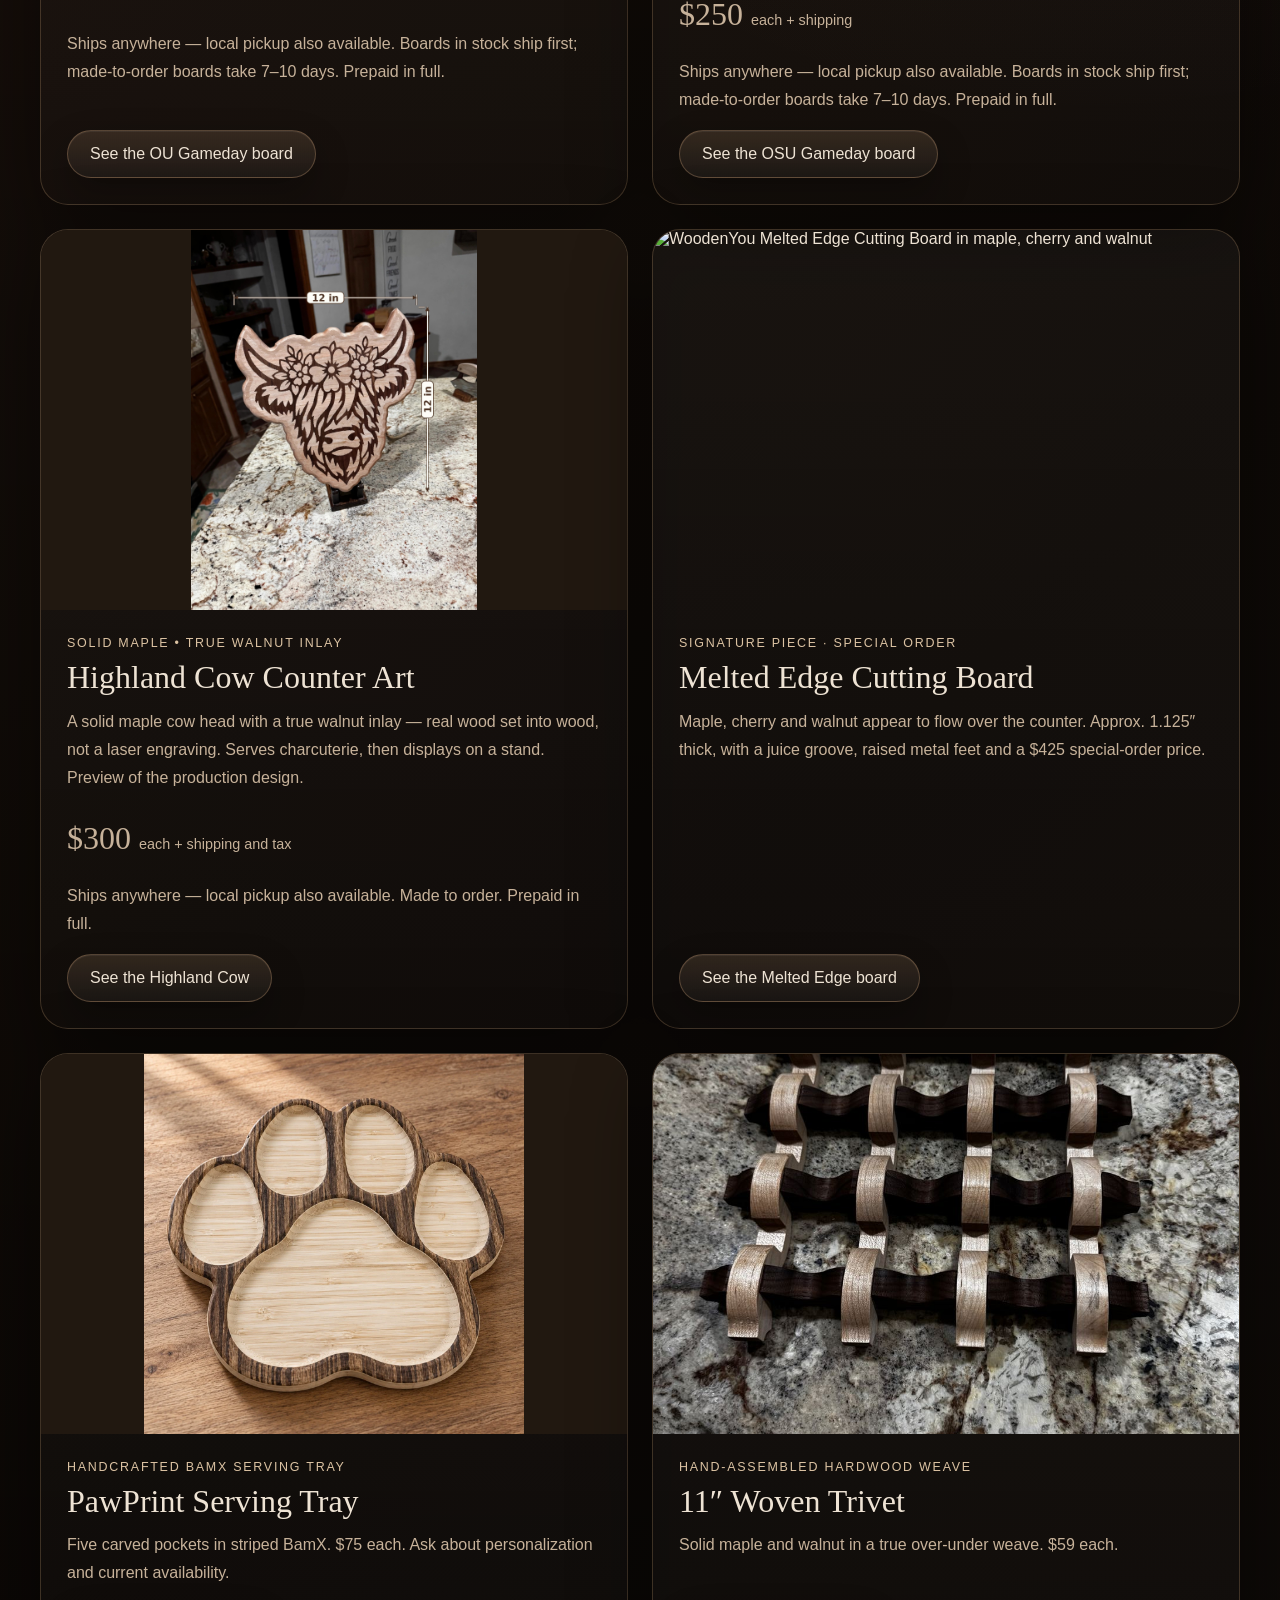
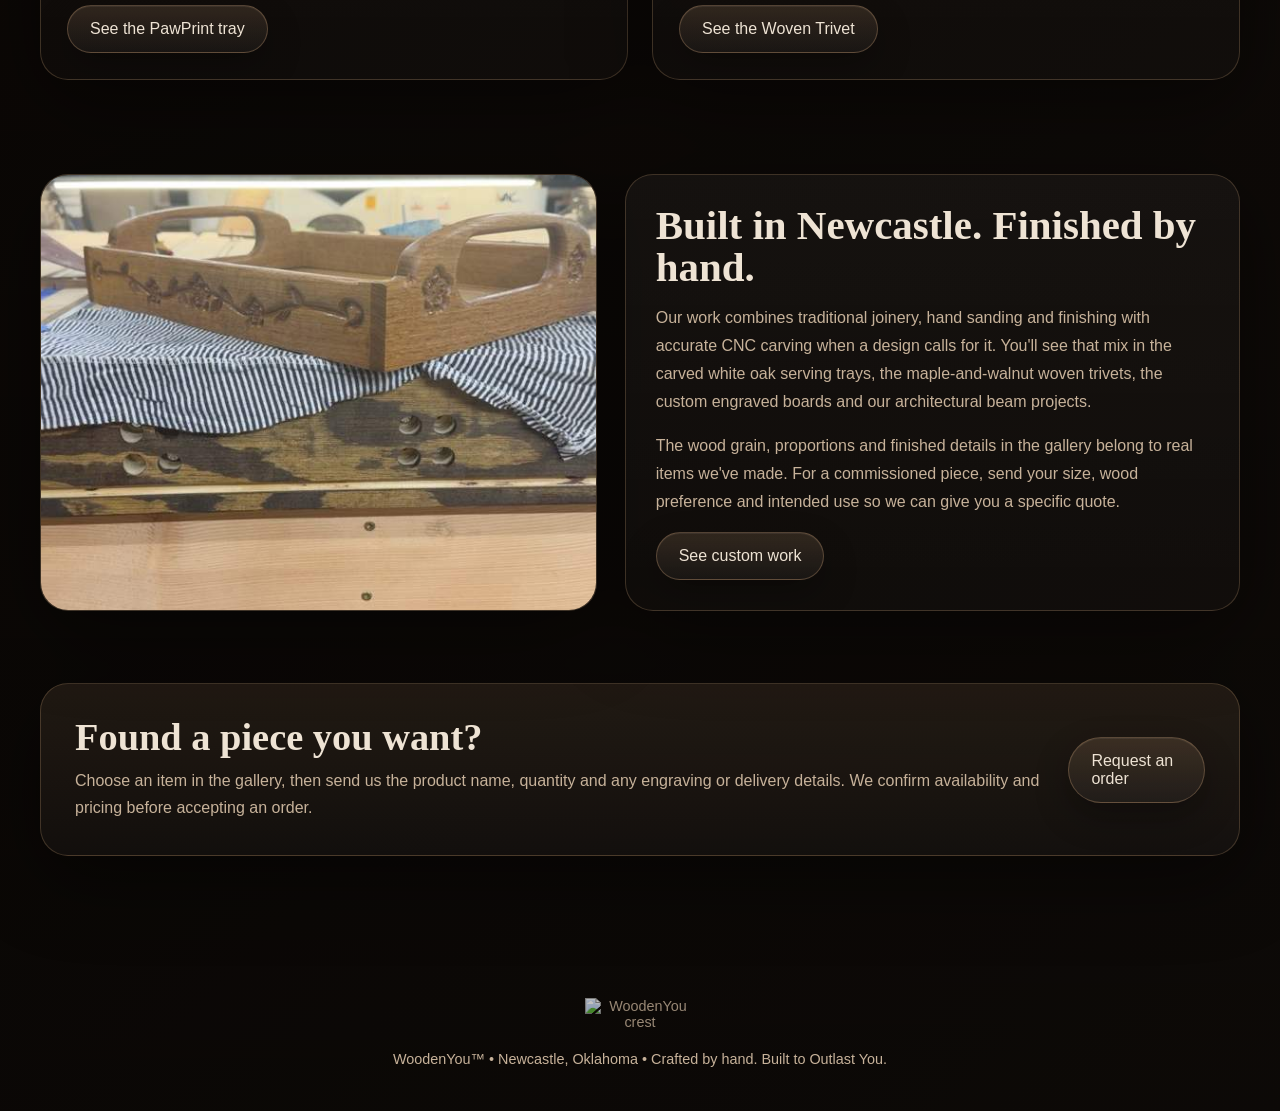
==== commit 9c8a2a6d: "Add Testimonials link to index.html nav" ====
--- a/index.html
+++ b/index.html
@@ -8,7 +8,7 @@
 <link rel="stylesheet" href="assets/styles.css" />
 </head>
 <body>
-<header><div class="container nav"><div class="brand"><div class="brand-badge"><img src="assets/crest.jpeg" alt="WoodenYou crest" /></div><div><h1>WOODENYOU</h1><p>Crafted by hand</p></div></div><nav><a href="index.html" style="color:#eee3d4">Home</a><a href="melted-edge.html">Melted Edge Board</a><a href="gallery.html">Gallery</a><a href="custom.html">Custom Work</a><a href="beams.html">Beams</a><a href="about.html">About</a><a href="contact.html">Contact</a></nav><a class="btn" href="contact.html">Start Your Project</a></div></header>
+<header><div class="container nav"><div class="brand"><div class="brand-badge"><img src="assets/crest.jpeg" alt="WoodenYou crest" /></div><div><h1>WOODENYOU</h1><p>Crafted by hand</p></div></div><nav><a href="index.html" style="color:#eee3d4">Home</a><a href="melted-edge.html">Melted Edge Board</a><a href="gallery.html">Gallery</a><a href="custom.html">Custom Work</a><a href="beams.html">Beams</a><a href="about.html">About</a><a href="testimonials.html">Testimonials</a><a href="contact.html">Contact</a></nav><a class="btn" href="contact.html">Start Your Project</a></div></header>
 <main class="container">
 <section class="hero"><div class="hero-grid"><div><div class="eyebrow">Family-run woodshop · Newcastle, Oklahoma</div><h2>Real wood. Real workmanship.</h2><p>From the walnut, maple and cherry in our Melted Edge Cutting Board to the carved waves of our hardwood American flags, every piece pictured in our gallery comes from the WoodenYou shop. Browse finished work with real prices, or tell us what you want built.</p><div class="cta-row"><a class="btn" href="gallery.html">See products &amp; prices</a><a class="btn secondary" href="https://docs.google.com/forms/d/e/1FAIpQLSeKFMD8Wv_XsQjzaNrcRoK3pjtRhzxyGDE4QgwbvUDY-p5bzA/viewform">Request an order</a></div><div class="meta"><div class="meta-card"><strong>Shop the finished work</strong><span>Original product photos, dimensions and published prices.</span></div><div class="meta-card"><strong>Made for your project</strong><span>Engraving, custom dimensions and one-off commissions by inquiry.</span></div></div></div><div class="crest-panel"><div class="crest-bg"><img src="assets/products/legacy-wavy-flag-finished-main.jpg" alt="Actual WoodenYou handcrafted dimensional hardwood American flag" /></div></div></div></section>
 <section class="home-products"><div class="section-head"><h3>Made in our shop</h3><p>See the actual pieces, compare prices, and request your own. Explore our shop pieces and styled serving ideas.</p></div><div class="featured-products"><article class="product featured-product" id="ou-gameday-board"><img class="product-photo" src="assets/products/ou-gameday-upright.jpeg" alt="WoodenYou OU Gameday Tailgating and Charcuterie Board" width="1086" height="1448" loading="lazy" style="object-fit:contain;object-position:center;background:#211810"><div class="copy"><div class="kicker">Solid maple • Gameday serving</div><h3>OU Gameday Tailgating &amp; Charcuterie Board</h3><p>Epoxy-filled football-field details, made in our Newcastle shop. See both styled photos and watch the machining videos.</p><p class="product-price">$250 <span>each + shipping</span></p><p>Ships anywhere — local pickup also available. Boards in stock ship first; made-to-order boards take 7–10 days. Prepaid in full.</p><a class="btn" href="ou-gameday.html">See the OU Gameday board</a></div></article><article class="product featured-product" id="osu-gameday-board"><img class="product-photo" src="assets/products/osu-gameday-tailgate.jpg" alt="WoodenYou OSU Pistol Pete Gameday Tailgating and Charcuterie Board styled in an Oklahoma State tailgate scene" width="1824" height="1376" loading="lazy" style="object-fit:contain;object-position:center;background:#211810"><div class="copy"><div class="kicker">Solid maple • Gameday serving</div><h3>OSU Gameday Tailgating &amp; Charcuterie Board</h3><p>Pistol Pete at midfield, with epoxy-filled football-field details, made in our Newcastle shop. Officially Licensed by Oklahoma State University. OSU Crafter License No. 2027083.</p><p class="product-price">$250 <span>each + shipping</span></p><p>Ships anywhere — local pickup also available. Boards in stock ship first; made-to-order boards take 7–10 days. Prepaid in full.</p><a class="btn" href="osu-gameday.html">See the OSU Gameday board</a></div></article><article class="product featured-product" id="heifer-cow-head"><img class="product-photo" src="assets/products/heifer-cow-head-12x12.jpg" alt="WoodenYou Highland Cow counter art preview: solid maple Highland cow head with centered walnut inlay, shown on a stand on a kitchen counter" width="1376" height="1824" loading="lazy" style="object-fit:contain;object-position:center;background:#211810"><div class="copy"><div class="kicker">Solid maple • True walnut inlay</div><h3>Highland Cow Counter Art</h3><p>A solid maple cow head with a true walnut inlay — real wood set into wood, not a laser engraving. Serves charcuterie, then displays on a stand. Preview of the production design.</p><p class="product-price">$300 <span>each + shipping and tax</span></p><p>Ships anywhere — local pickup also available. Made to order. Prepaid in full.</p><a class="btn" href="heifer-cow-head.html">See the Highland Cow</a></div></article><article class="product featured-product"><img class="product-photo" src="https://static.metricool.com/planner/202609/6851372-file-10192611935544994193.jpeg" alt="WoodenYou Melted Edge Cutting Board in maple, cherry and walnut" width="1000" height="1333" loading="lazy" /><div class="copy"><div class="kicker">Signature piece · special order</div><h3>Melted Edge Cutting Board</h3><p>Maple, cherry and walnut appear to flow over the counter. Approx. 1.125″ thick, with a juice groove, raised metal feet and a $425 special-order price.</p><a class="btn" href="melted-edge.html">See the Melted Edge board</a></div></article><article class="product featured-product"><img class="product-photo" src="assets/products/pawprint-serving-tray-hero.webp" alt="Complete finished WoodenYou PawPrint Serving Tray, fully visible on a wood tabletop" width="1200" height="1200" loading="lazy" style="object-fit:contain;object-position:center;background:#211810" /><div class="copy"><div class="kicker">Handcrafted BamX serving tray</div><h3>PawPrint Serving Tray</h3><p>Five carved pockets in striped BamX. $75 each. Ask about personalization and current availability.</p><a class="btn" href="gallery.html#pawprint-serving-tray">See the PawPrint tray</a></div></article><article class="product featured-product"><img class="product-photo" src="assets/products/woven-trivet-overhead.jpg" alt="Eleven-inch maple and walnut Woven Trivet, overhead view" width="1000" height="1333" loading="lazy" /><div class="copy"><div class="kicker">Hand-assembled hardwood weave</div><h3>11″ Woven Trivet</h3><p>Solid maple and walnut in a true over-under weave. $59 each.</p><a class="btn" href="gallery.html#woven-trivet">See the Woven Trivet</a></div></article></div></section>
